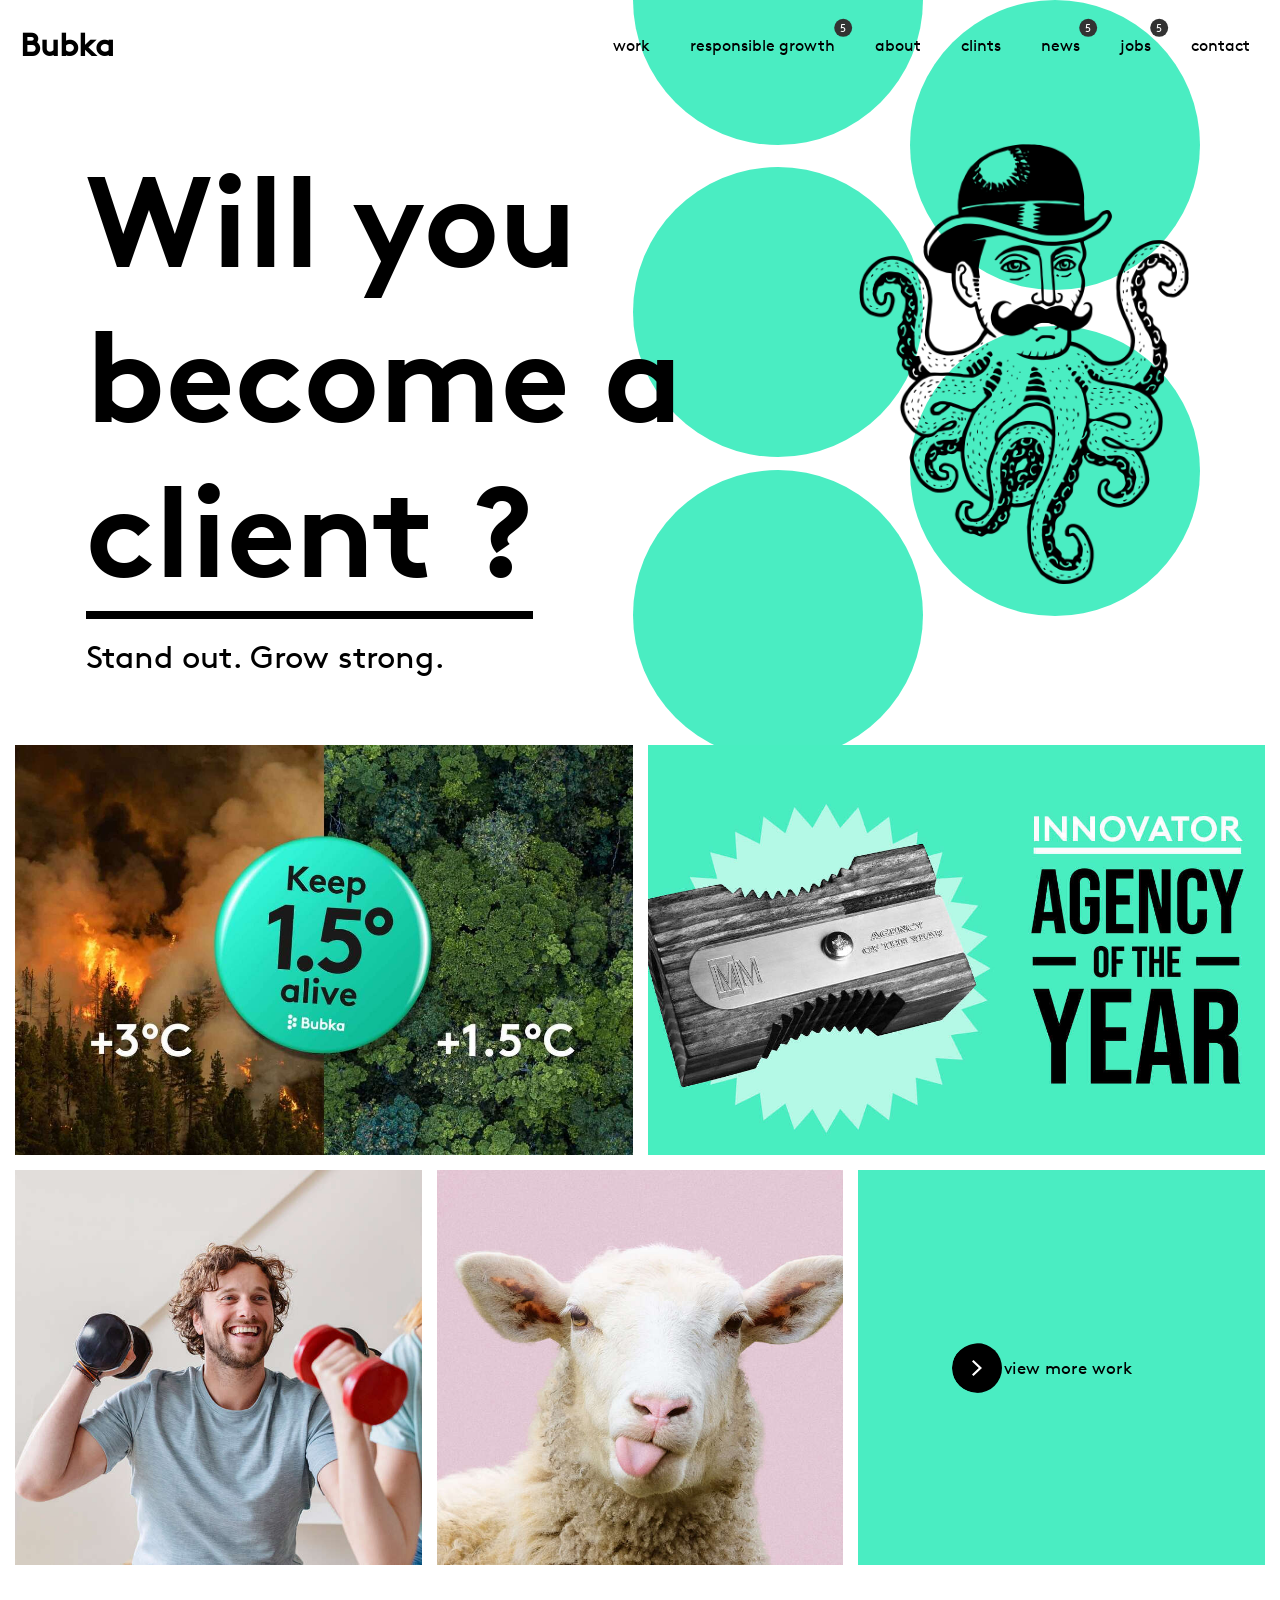
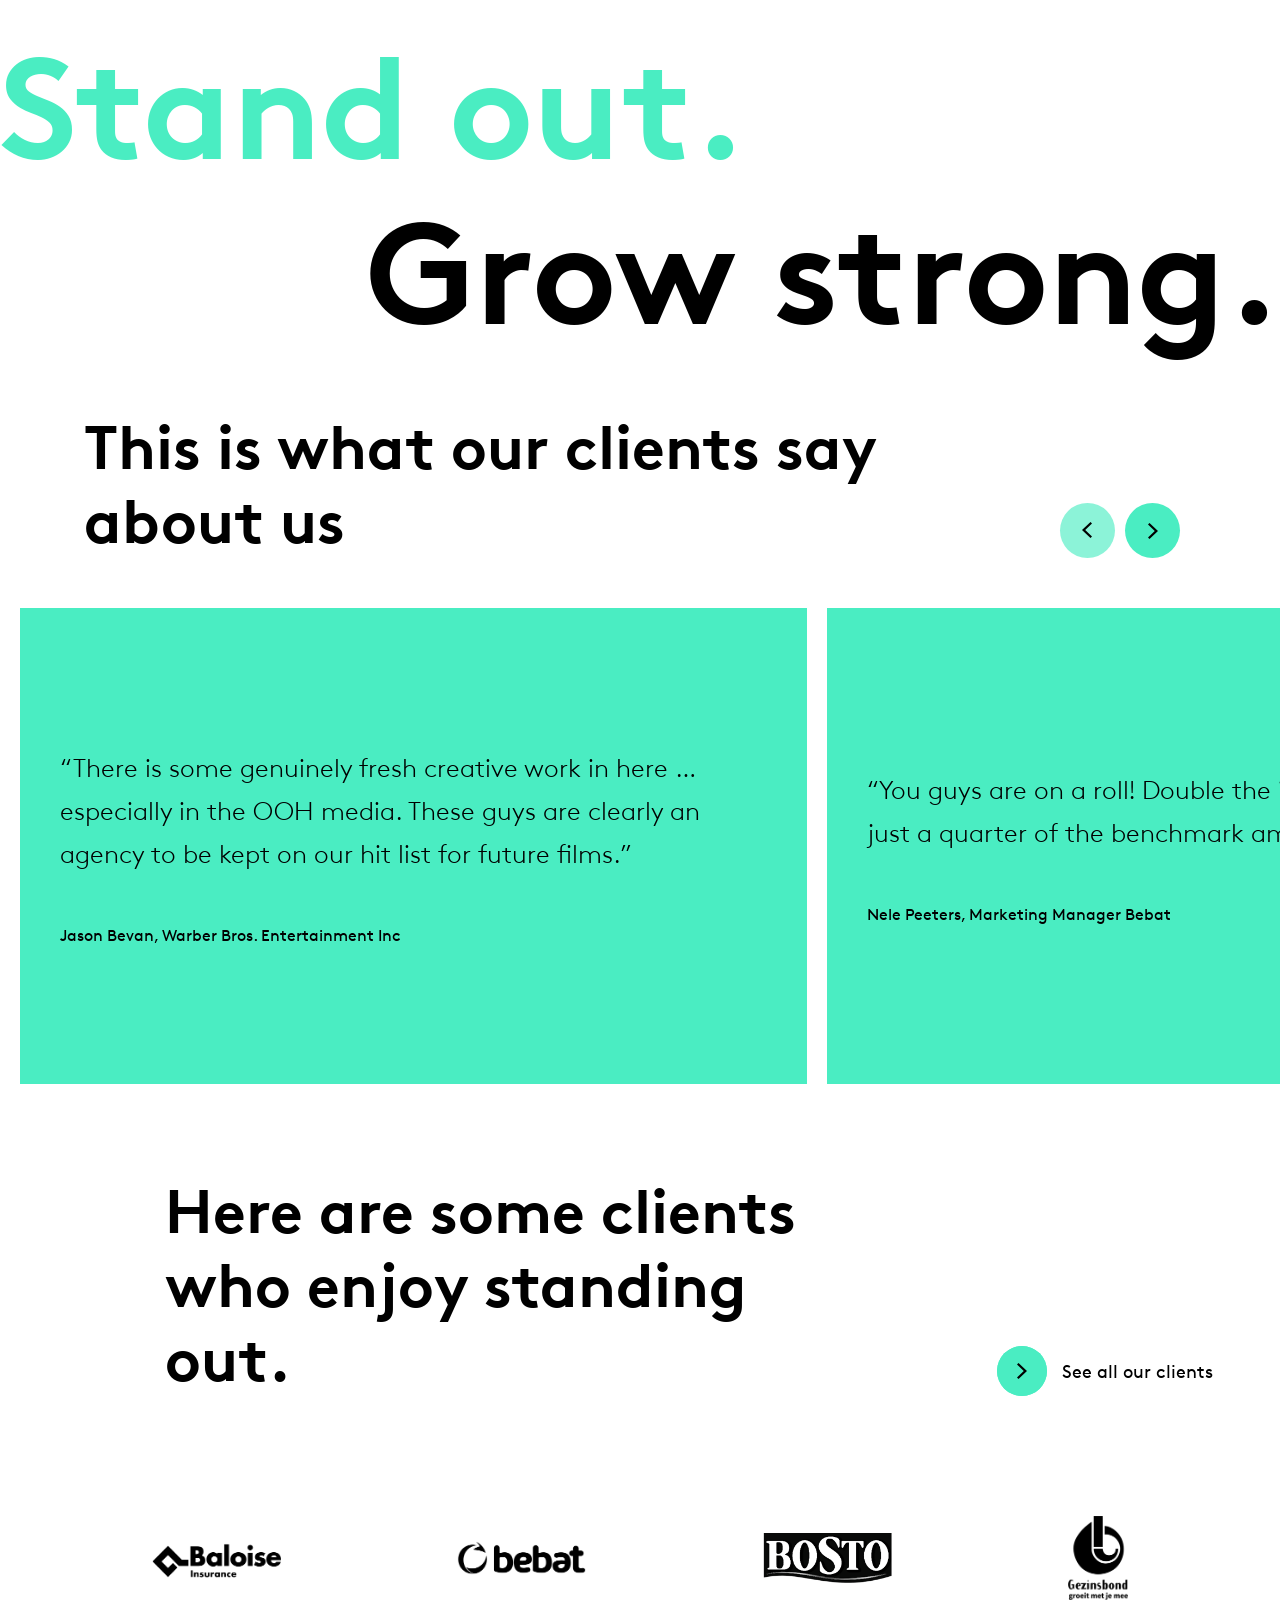
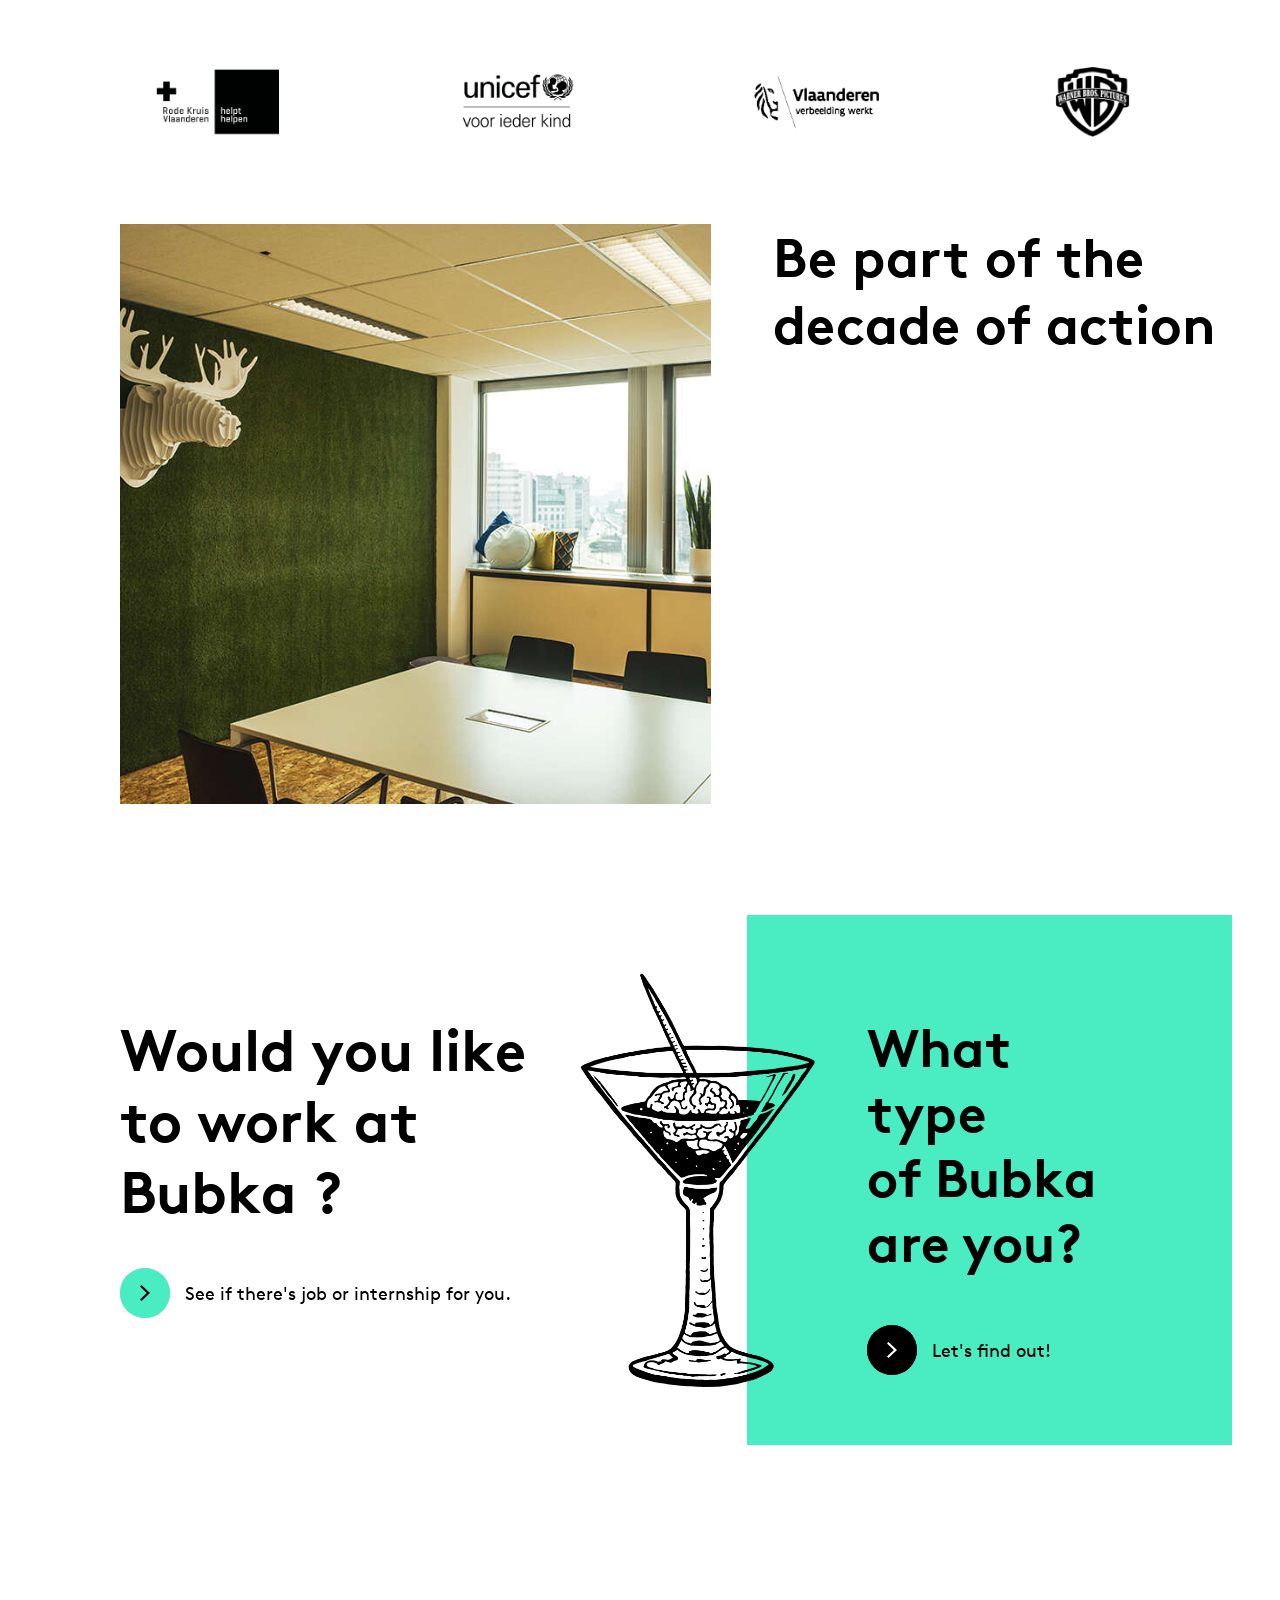
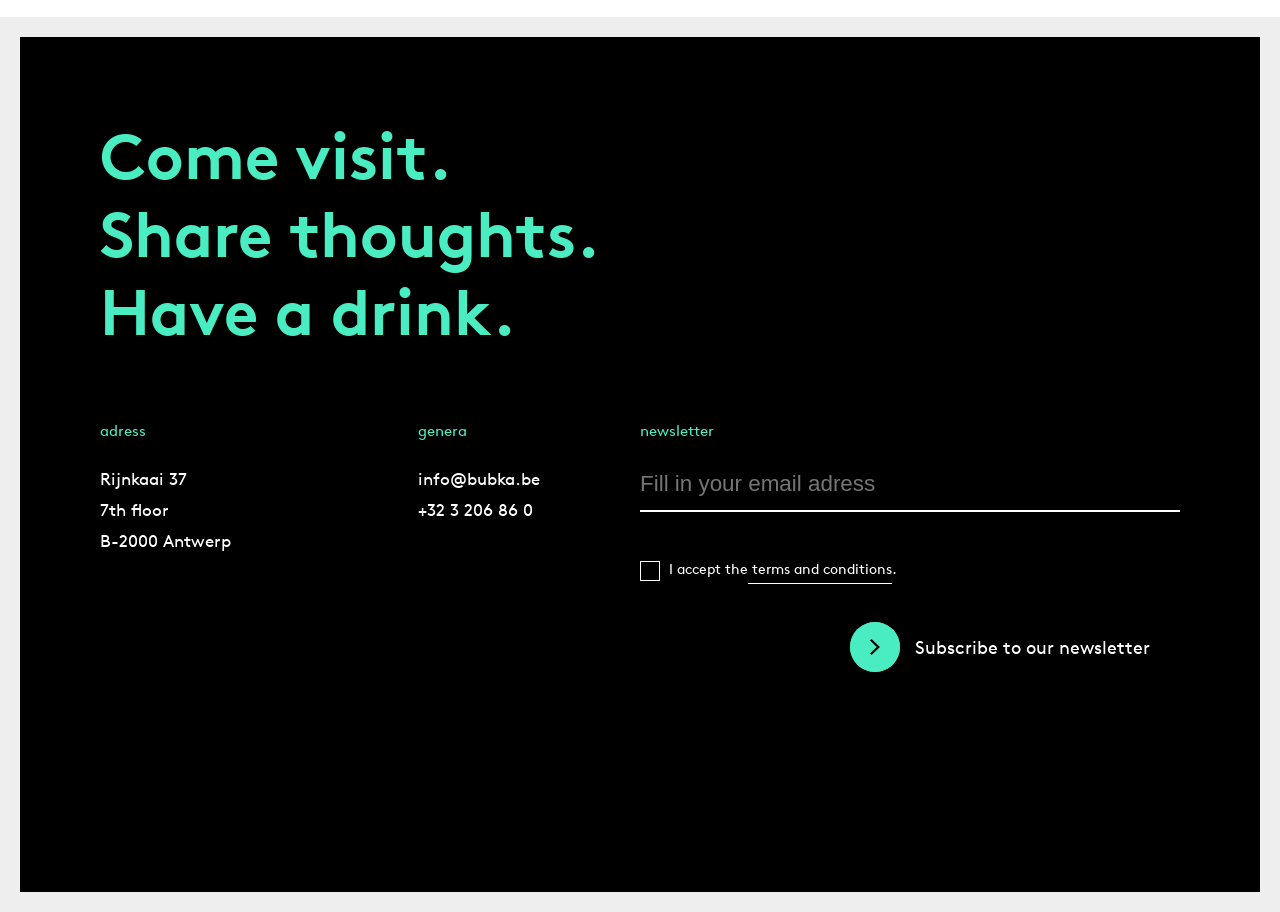
==== index.html @ d631d24e "footer" ====
<!DOCTYPE html>
<html>
<head>
    <meta charset="UTF-8">
    <meta http-equiv="X-UA-Compatible" content="IE=edge">
    <meta name="viewport" content="width=device-width, initial-scale=1.0">
    <link rel="stylesheet" href="about.css">
    <title>bubka</title>
</head>
<body>
    <div class="cerles">
        <div class="c1"></div>
        <div class="c2"></div>
        <div class="c3"></div>
        <div class="c4"></div>
        <div class="c5"></div>
    </div>
    <nav class="menu">
        <div class="logo">
            <p>Bubka</p>
        </div>
        <ul class="links_menu">
            <li class="link"><a href="#">work</a></li>
            <li class="link"><a href="#" class="notif">responsible growth</a></li>
            <li class="link"><a href="#">about</a></li>
            <li class="link"><a href="#">clints</a></li>
            <li class="link"><a href="#" class="notif">news</a></li>
            <li class="link"><a href="#" class="notif">jobs</a></li>
            <li class="link"><a href="#">contact</a></li>
        </ul>
    </nav>
    <header class="en_tete">
        <div class="texte_header">
            <h1>Will you <br> become a<br><span class="anime_texte">client ?</span></h1>
            <p>Stand out. Grow strong.</p>
        </div>
        <img src="bubka_img/Octoguy.png">
    </header>
    <main class="main">
        <div class="galerie">
            <div class="long_image">
                <div class="img_galerie img_g1">
                    <div class="dark_back">
                        <div class="texte_dark">
                            <h2 class="h2">81% of sustainability ads lack credibility. And you campaigns ?</h2>
                        <p class="p">RESEARCH: The Credibility Deficit</p>
                        </div>
                    </div>
                </div>
                <div class="img_galerie img_g2">
                    <div class="dark_back">
                        <div class="texte_dark">
                            <h2 class="h2">Rejoice! We are Innovator Agency of the Year!</h2>
                        <p class="p">Hey, that's us!</p>
                        </div>
                    </div>
                </div>
            </div>
            <div class="petit_image">
                <div class="img_galerie img_g3">
                    <div class="dark_back">
                        <div class="texte_dark">
                            <h2 class="h2">Becoming a market leader, by caring for people</h2>
                        <p class="p">Bosto</p>
                        </div>
                    </div>
                </div>
                <div class="img_galerie img_g4">
                    <div class="dark_back">
                        <div class="texte_dark">
                            <h2 class="h2">What would happen if your lawn could talk? It'd send you to Horta</h2>
                        <p class="p">Horta</p>
                        </div>
                    </div>
                </div>
                <div class="img_galerie img_g5">
                    <button class="view">
                        <div class="fleche flch">
                            <img src="partenaires/blanc.svg">
                        </div>
                        view more work
                    </button>
                </div>
            </div>
        </div>
        <div class="texte_anime">
            <h2 class="right">Grow strong.</h2>
            <h2 class="left">Stand out.</h2>
        </div>
        <div class="contener_btn_slide">
            <h2>This is what our clients say <br> about us</h2>
            <div class="btns_slides">
                <div class="btn_left flch">
                    <img src="partenaires/noir.svg">
                </div>
                <div class="btn_right flch">
                    <img src="partenaires/noir.svg">
                </div>
            </div>
        </div>
        <div class="caroucel">
            <div class="elements_caroucel">
                <div class="element">
                    <p class="titre_caroucel">“There is some genuinely fresh creative work in here … especially in the OOH media. These guys are clearly an agency to be kept on our hit list for future films.”</p>
                    <p class="para_caroucel">Jason Bevan, Warber Bros. Entertainment Inc</p>
                </div>
                <div class="element">
                    <p class="titre_caroucel">“You guys are on a roll! Double the interaction on our page in just a quarter of the benchmark amount of posts."</p>
                    <p class="para_caroucel">Nele Peeters, Marketing Manager Bebat</p>
                </div>
                <div class="element">
                        <p class="titre_caroucel">“In touch with my market, collaborative thinking and taking initiatives, creative solutions and fast, accurate action. And on top of that, I get to work with fun people at Bubka. Together, we’ve been finding the best ways to make Bosto grow year after year.” </p>
                        <p class="para_caroucel">Ann Vermeiren, Senior Product Manager Bosto</p>
                </div>
                <div class="element"></div>
            </div>
        </div>
        <div class="contener_btn_slide cbs2">
            <h2>Here are some clients <br> who enjoy standing <br> out.</h2>
            <button class="btn_anime blanc">
                <div class="fleche_anime flch">
                    <img src="partenaires/noir.svg">
                </div>
                See all our clients
            </button>
        </div>

        <div class="contener_partenaires">
            <div class="partetenaires part_1">
                <img src="partenaires/img1.png" class="img_part img_part_1">
                <img src="partenaires/img2.png" class="img_part img_part_2">
                <img src="partenaires/img3.png" class="img_part img_part_3">
                <img src="partenaires/img4.png" class="img_part img_part_4">
            </div>
            <div class="partetenaires part_2">
                <img src="partenaires/img5.png" class="img_part img_part_1">
                <img src="partenaires/img6.png" class="img_part img_part_2">
                <img src="partenaires/img7.png" class="img_part img_part_3">
                <img src="partenaires/img8.png" class="img_part img_part_4">
            </div>
        </div>
        <div class="section_img_para">
            <div class="img_sec_para"></div>
            <h2>Be part of the <br> decade of action</h2>
        </div>
        <div class="section_would">
            <div class="texte_sec_would">

                <h2>Would you like <br> to work at <br> Bubka ?</h2>

                <button class="btn_anime blanc">
                <div class="fleche_anime flch">
                    <img src="partenaires/noir.svg">
                </div>
                See if there's job or internship for you.
            </button>

            </div>
            <div class="img_would">
                <div class="staking">
                    <h2>What <br> type <br> of Bubka <br> are you?</h2>

                    <div class="img_would_abs"></div>

                    <button class="btn_anime btn_would noir">
                        <div class="fleche_anime flch">
                            <img src="partenaires/blanc.svg">
                        </div>
                        Let's find out!
                    </button>
                </div>
            </div>
        </div>
    </main>
    <footer class="pied_page">
        <div class="main_footer">
            <h2>Come visit. <br> Share thoughts. <br> Have a drink.</h2>
            <div class="section_news">
                <div class="contacts">
                    <ul>
                        <li class="titre_contact">adress</li>
                        <li>Rijnkaai 37</li>
                        <li>7th floor</li>
                        <li>B-2000 Antwerp</li>
                    </ul>
                    <ul>
                        <li class="titre_contact">genera</li>
                        <li>info@bubka.be</li>
                        <li>+32 3 206 86 0</li>
                    </ul>
                </div>
                <div class="newsletter">
    
                    <p class="titre_contact">newsletter</p>
    
                    <input type="email" id="mail" placeholder="Fill in your email adress">
    
                    <div class="check">
                        <input type="checkbox" id="terme">
                        <label for="terme">I accept the terms and conditions.</label>
                    </div>
    
                    <div class="btn_footer">
                        
                    <button class="btn_anime blanc">
                        <div class="fleche_anime flch">
                            <img src="partenaires/noir.svg">
                        </div>
                        Subscribe to our newsletter
                    </button>
    
                    </div>
    
                </div>
            </div>
            <div class="footer_footer">
                <div class="icones"></div>
                <p>©2022 Bubka</p>
                <div class="icone_bizare"></div>
            </div>
        </div>
    </footer>
</body>
</html>
---- about.css ----
@font-face {
    font-family: "titre";
    src: url("fonts/lineto-brown-bold.woff2") format("woff2");
}
@font-face {
    font-family: "link";
    src: url("fonts/lineto-brown-light.woff2") format("woff2");
}
@font-face {
    font-family: "para";
    src: url("fonts/lineto-brown-regular.woff2") format("woff2");
}
::-webkit-scrollbar{
    width: 0;
}
*,::before,::after{
    margin: 0;
    padding: 0;
    box-sizing: border-box;
}
a,p,button,li,label{
    font-family: "para";
}
h1,h2{
    font-family: "titre";
}
button{
    cursor: pointer;
}
body{
    padding-top: 90px;
}
.main{
    width: 100%;
}
.menu{
    position: fixed;
    left: 0;
    top: 0;
    width: 100%;
    height: 90px;
    padding: 0 20px;
    display: flex;
    justify-content: space-between;
    align-items: center;
    z-index: 1000;
}
.menu ul{
    display: flex;
}
.menu li{
    margin: 0 0 0 20px;
    list-style-type: none;
}
.menu a{
    position: relative;
    padding: 10px;
    text-decoration: none;
    color: #000;
}
.notif::after{
    content: "5";
    width: 18px;
    height: 18px;
    font-size: 11px;
    right: 0;
    top: 0;
    position: absolute;
    display: inline-flex;
    justify-content: center;
    background-color: #333;
    font-family: "para";
    align-items: center;
    color: #fff;
    border-radius: 50%;
    transform: translate(40%,-40%);
}
.logo p{
    font-size: 2em;
    font-weight: bold;
}
.titre{
    font-size: 6em;
    color: #000;
}
.en_tete{
    width: 100%;
    height: 640px;
    display: grid;
    grid-template-columns: 1.5fr 1fr;
    justify-items: center;
    align-content: center;
}
.en_tete img{
    width: 330px;
    height: 440px;
}
.en_tete h1{
    position: relative;
    font-size: 8em;
    padding-bottom: 20px;
}
.anime_texte{
    position: relative;
    display: inline-block;
    padding-bottom: 10px;
}
.en_tete p{
    font-size: 2em;
}
.anime_texte::after{
    content: "";
    position: absolute;
    width: 100%;
    height: 8px;
    background-color: #000;
    left: 0;
    bottom: 0;

}
.cerles{
    position: absolute;
    width: 44.28%;
    height: 760px;
    top: 0;
    right: 80px;
    z-index: -1;
}
.cerles > div{
    position: absolute;
    width: 290px;
    height: 290px;
    border-radius: 50%;
    background-color: rgb(74, 237, 194);
}
.c1{
    left: 0;
    top: 0;
    transform: translateY(-50%);
}
.c2{
    right: 0;
    top: 0;
}
.c3{
    left: 0;
    top: 41%;
    transform: translateY(-50%);
}
.c4{
    right: 0;
    top: 62%;
    transform: translateY(-50%);
}
.c5{
    bottom: 0;
    left: 0;
}
.galerie{
    display: grid;
    grid-template-rows: repeat(2,1fr);
    width: 100%;
    height: 850px;
    padding: 15px;
}
.long_image{
    display: grid;
    grid-template-columns: repeat(2,1fr);
    gap: 15px;
}
.petit_image{
    display: grid;
    grid-template-columns: repeat(3,1fr);
    gap: 15px;
    padding-top: 15px;
}
.long_image div,.petit_image div{
    position: relative;
    background-position: center;
    background-size: cover;
}
.img_g1{
    background: url("bubka_img/6137BUB-BAM-congres_Presa_16x9_EN-frame-button_9ad18c49fa6f683ebe59adb1925c1948.jpg");
}
.img_g2{
    background: url("bubka_img/Bubka-Agency-Of-Yhe-Year-thumb-small2_9ad18c49fa6f683ebe59adb1925c1948.jpg");
}
.img_g3{
    background: url("bubka_img/BUBKA-Work-Bosto-Header_2021-02-01-144930_9ad18c49fa6f683ebe59adb1925c1948.jpg");
}
.img_g4{
    background: url("bubka_img/schaap_443077cf890fe3a7fc7d94aee8b2d81b.jpg");
}
.img_g5{
    position: relative;
    background: rgb(74, 237, 194);
}
.img_g5:hover{
    cursor: pointer;
}

.view{
    position: absolute;
    left: 50%;
    top: 50%;
    transform: translate(-50%,-50%);
    width: 220px;
    height: 50px;
    display: flex;
    justify-content: space-between;
    align-items: center;
    background: none;
    border: none;
    font-size: 17px;
    border-radius: 13% 13% 14% 12% / 48% 50% 48% 48%;
    padding-right: 40px;
    overflow: hidden;
    transition: color 0.6s;
}
.noir{
    color: #000;
    transition: .5s 0.2s;
}
.btn_anime {
    position: relative;
    height: 50px;
    display: flex;
    justify-content: space-between;
    align-items: center;
    padding-right: 30px;
    border: none;
    background: none;
    overflow: hidden;
    font-size: 1.1em;
}
.noir::before,.noir::after{
    content: "";
    position: absolute;
    transition: 0.6s ease;
    background-color: #000;
    /* background-color: rgb(74, 237, 194); */
    z-index: -1;
}
.blanc::before,.blanc::after{
    content: "";
    position: absolute;
    transition: 0.6s ease;
    background-color: rgb(74, 237, 194);
    z-index: -1;
}
.btn_anime::before{
    width: 50px;
    height: 100%;
    left: 0;
    top: 0;
    border-radius: 50%;
}
.btn_anime::after{
    width: 0;
    height: 100%;
    top: 0;
    left: 25px;
}
.btn_anime:hover::after{
     width: calc(100% - 50px);
}
.btn_anime:hover::before{
    left: calc(100% - 50px);
}
.noir .fleche_anime{
    background-color: #000;
}
.blanc .fleche_anime{
    background-color: rgb(74, 237, 194);
}
.noir:hover{
    color: #fff;
}
.fleche_anime{
    display: inline-block;
    width: 50px;
    height: 100%;
    margin-right: 15px;
    border-radius: 50%;
    /* background-color: rgb(74, 237, 194); */
}
.img_g5:hover .view{
    color: #fff;
}
.view::after{
    content: "";
    position: absolute;
    width: 100%;
    height: 100%;
    top: 0;
    left: 0;
    transform: translateX(-100%);
    background-color: #000;
    border-radius: 13% 13% 14% 12% / 48% 50% 48% 48%;
    z-index: -1;
    transition: 0.5s;
}
.img_g5:hover .view::after{
    transform: translateX(0);
}
.fleche{
    position: relative;
    left: 0;
    top: 0;
    width: 50px;
    height: 100%;
    background-color: #000;
    border-radius: 50%;
    z-index: 10;
}
.flch{
    display: flex;
    justify-content: center;
    align-items: center;
}
.flch img{
    width: 10px;
}
.dark_back{
    position: absolute;
    display: flex;
    justify-content: flex-end;
    align-items: flex-end;
    left: 0;
    top: 0;
    width: 100%;
    height: 100%;
    padding: 25px;
    background: none;
    cursor: pointer;
    transition: .2s;
}
.texte_dark{
    overflow: hidden;
}
.dark_back .h2{
    transform: translateY(70px);
    font-size: 2.2em;
    width: 57%;
    margin: 20px 0;
    opacity: 0;
    color: #fff;
    transition: 0.3s;
}
.petit_image .dark_back .h2{
    width: 90%;
}
.dark_back .p{
    font-size: 1.3rem;
    opacity: 0;
    transform: translateY(30px);
    color: rgb(74, 237, 194);
    transition: 0.3s;
}
.dark_back:hover .p{
    transform: translateY(0);
    opacity: 1;
    transition: 0.4s .35s;
}
.dark_back:hover .h2{
    transform: translateY(0);
    opacity: 1;
    transition: 0.4s .2s;
}
.dark_back:hover{
    background: rgba(0, 0, 0, 0.671);
}
.texte_anime {
    position: relative;
    width: 100%;
    height: 340px;
    margin: 40px 0;
}
.texte_anime h2{
    font-size: 9em;
    position: absolute;
}
.texte_anime .left{
    top: 0;
    left: 0;
    color: rgb(74, 237, 194);
}
.texte_anime .right{
    bottom: 0;
    right: 0;
}
.contener_btn_slide {
    margin: 50px 0;
    width: 100%;
    display: grid;
    grid-template-columns: 3fr 1fr;
    justify-items: center;
    align-items: end;
}
.cbs2{
    margin: 90px 0;
}
.contener_btn_slide h2{
    font-size: 3.8em;
}
.btns_slides {
    width: 120px;
    height: 55px;
    display: flex;
    justify-content: space-between;
    align-items: center;
}
.btns_slides div{
    width: 55px;
    height: 55px;
    border-radius: 50%;
}
.btn_left{
    transform: rotate(180deg);
    background: rgba(74, 237, 193, 0.63);
}
.btn_right{
    background: rgb(74, 237, 194);
}
.caroucel{
    width: 100%;
    height: 476px;
    margin: 30px 0;
    overflow: hidden;
}
.elements_caroucel{
    width: calc(785px * 4);
    height: 100%;
    display: grid;
    grid-template-columns: repeat(4,787px);
    gap: 20px;
    padding-left: 20px;
    /* animation: caroucel 5s ease infinite; */
}
.element{
    display: flex;
    flex-direction: column;
    justify-content: center;
    background: rgb(74, 237, 194);
    width: 100%;
    height: 100%;
    padding: 0 20px 0 40px;
}
.titre_caroucel{
    font-family: "link";
    font-size: 1.6em;
    line-height: 43px;
    margin-bottom: 50px;
}
.contener_partenaires{
    width: 100%;
    height: 288px;
    display: grid;
    grid-template-rows: repeat(2,1fr);
}
.partetenaires{
    width: 90%;
    display: flex;
    justify-content: space-around;
    align-items: center;
    margin: auto;
}
.part_1 .img_part_4{
    width: 60px;
}
.part_2 .img_part_4{
    width: 75px;
}
.partetenaires img{
    width: 129px;
}
.section_img_para{
    width: 100%;
    height: 591px;
    display: grid;
    grid-template-columns: 1.3fr 1fr;
    margin: 50px 0;
}
.section_img_para h2{
    font-size: 3.4em;
    margin-left: 50px;
}
.img_sec_para{
    width: 591px;
    height: 580px;
    background: url("bubka_img/img_para.jpg");
    background-size: cover;
    background-position: -120px 0;
    margin-left: 120px;
}
.section_would{
    width: 100%;
    height: 602px;
    display: grid;
    grid-template-columns: 1.4fr 1fr;
    margin: 100px 0;
    /* background: orange; */
}
.texte_sec_would{
    padding: 100px 0 0 120px;
}
.texte_sec_would h2{
    font-size: 3.6em;
    margin-bottom: 40px;
}
.img_would{
    position: relative;
    width: 485px;
    height: 530px;
    background: rgb(74, 237, 194);
}
.staking{
    position: absolute;
    width: 100%;
    height: 100%;
    left: 0;
    top: 0;
    padding: 100px 0 0 120px;
    z-index: 30;
}
.img_would_abs{
    position: absolute;
    width: 330px;
    height: 100%;
    left: 0;
    top: 0;
    transform: translateX(-65%);
    background: url("bubka_img/Glas.png");
    background-size: contain;
    background-repeat: no-repeat;
    background-position: center;
}
.img_would h2{
    font-size: 3.3em;
    margin-bottom: 50px;
}
footer{
    width: 100%;
    height: 895px;
    background: #eee;
    padding: 20px;
}
.main_footer{
    width: 100%;
    height: 100%;
    padding: 5em 5em 0 5em;
    background-color: #000;
}
.main_footer h2{
    font-size: 4em;
    font-weight: 700;
    color: #4aedc2;
    margin-bottom: 70px;
}
.section_news{
    display: grid;
    grid-template-columns: 1fr 1fr;
}
.contacts{
    display: flex;
    justify-content: space-between;
    padding-right: 100px;
}
.contacts li{
    list-style-type: none;
    font-size: 17px;
    margin-bottom: 10px;
    color: #fff;
}
.contacts .titre_contact,.titre_contact{
    font-size: 15px;
    color: rgb(74, 237, 194);
    padding-bottom: 18px;
}
#mail{
    width: 100%;
    padding: 13px 0;
    border: none;
    background: none;
    border-bottom: solid 2px #fff;
    font-size: 1.4em;
    margin-bottom: 18px;
}
.check{
    margin: 30px 0;
}
label{
    position: relative;
    color: #fff;
    font-size: 0.9em;
}
label::after{
    content: "";
    position: absolute;
    right: 5px;
    bottom: -7px;
    width: 63%;
    height: 1px;
    background-color: #fff;
}
/* checkbox */
input[type=checkbox] {
    position: relative;
    cursor: pointer;
    margin: 0 12px 18px 0;
}
input[type=checkbox]:checked{
    background-color: rgb(74, 237, 194);
}
input[type=checkbox]:before {
    content: "";
    display: block;
    position: absolute;
    width: 20px;
    height: 20px;
    top: 0;
    left: 0;
    border: 1px solid #fff;
    background: #000;
}
input[type=checkbox]:checked:after {
    content: "";
    display: block;
    width: 9px;
    height: 14px;
    border: solid #fff;
    border-width: 0 2px 2px 0;
    -webkit-transform: rotate(45deg);
    -ms-transform: rotate(45deg);
    transform: rotate(45deg);
    position: absolute;
    top: 2px;
    left: 6px;
}
/* end checkbox */

.btn_footer{
    position: relative;
    height: 55px;
    z-index: 100;
}
.btn_footer button{
    position: absolute;
    right: 0;
    color: #fff !important;
}
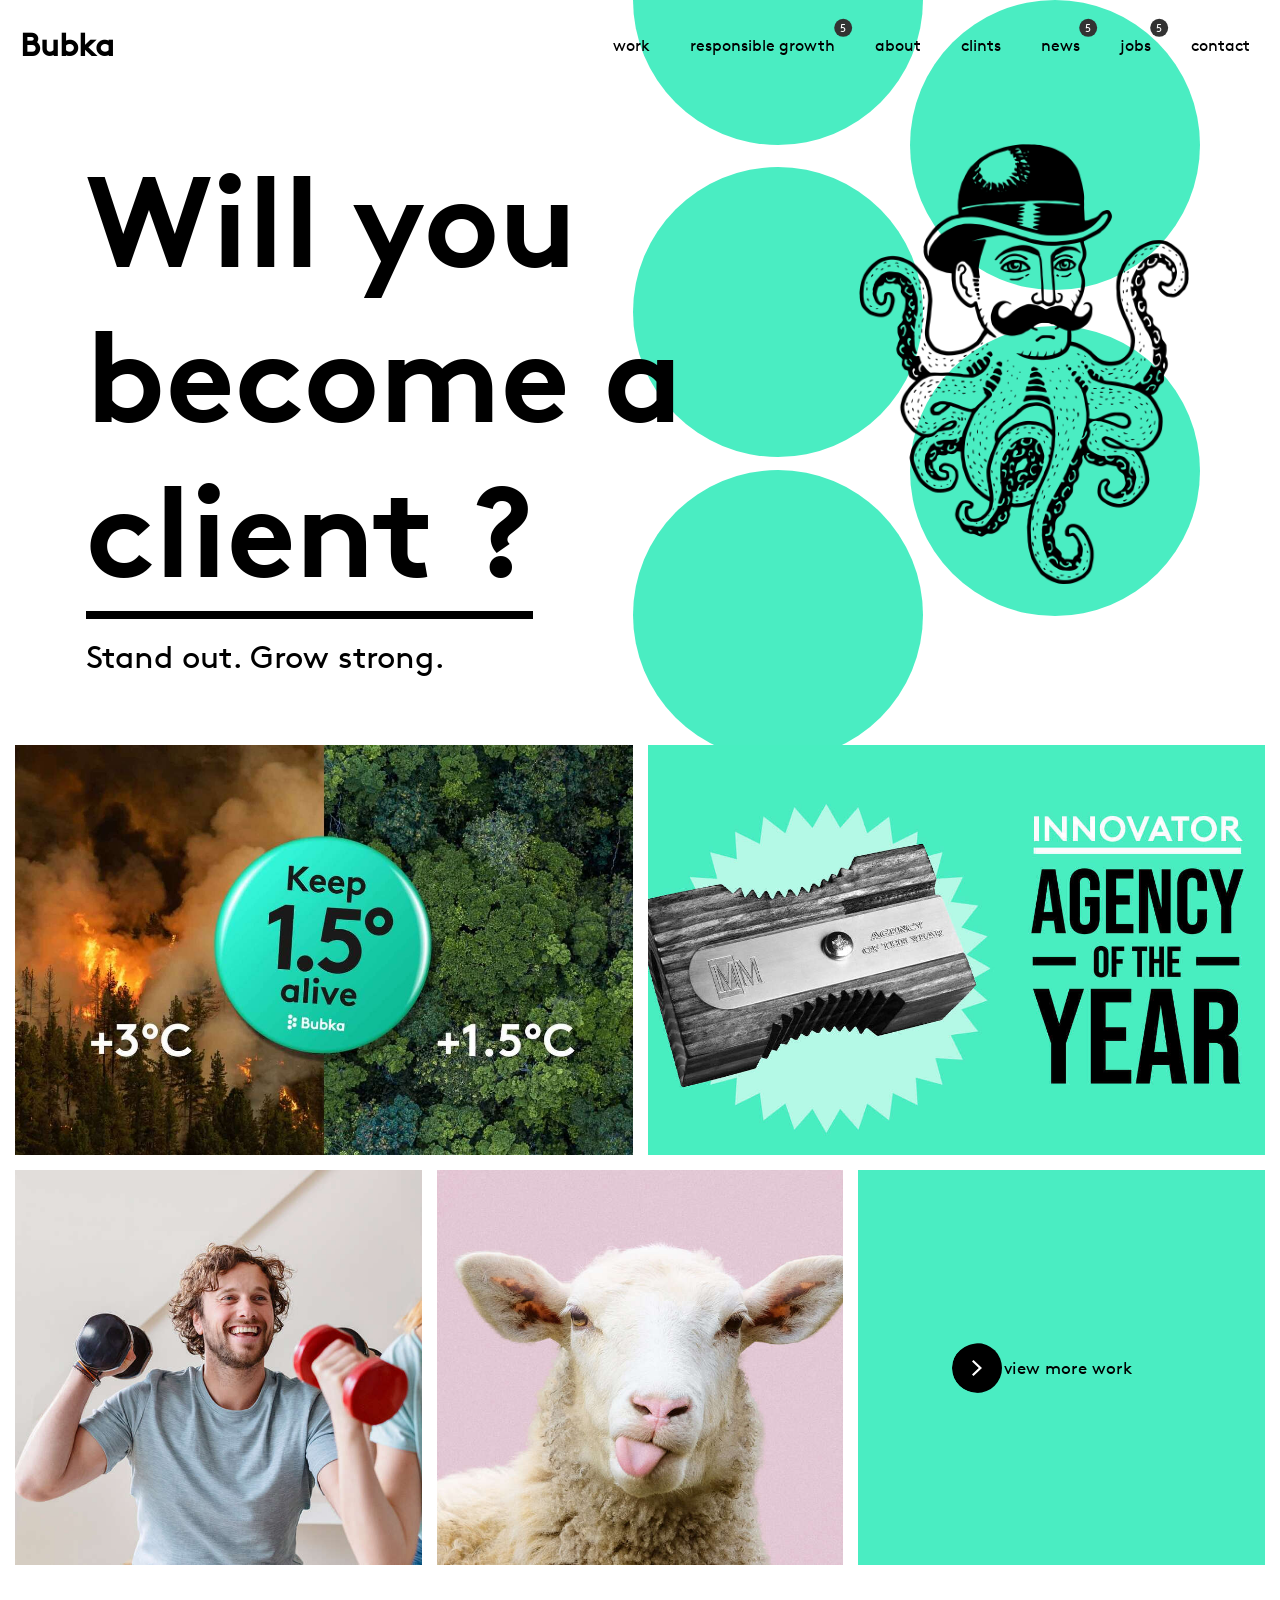
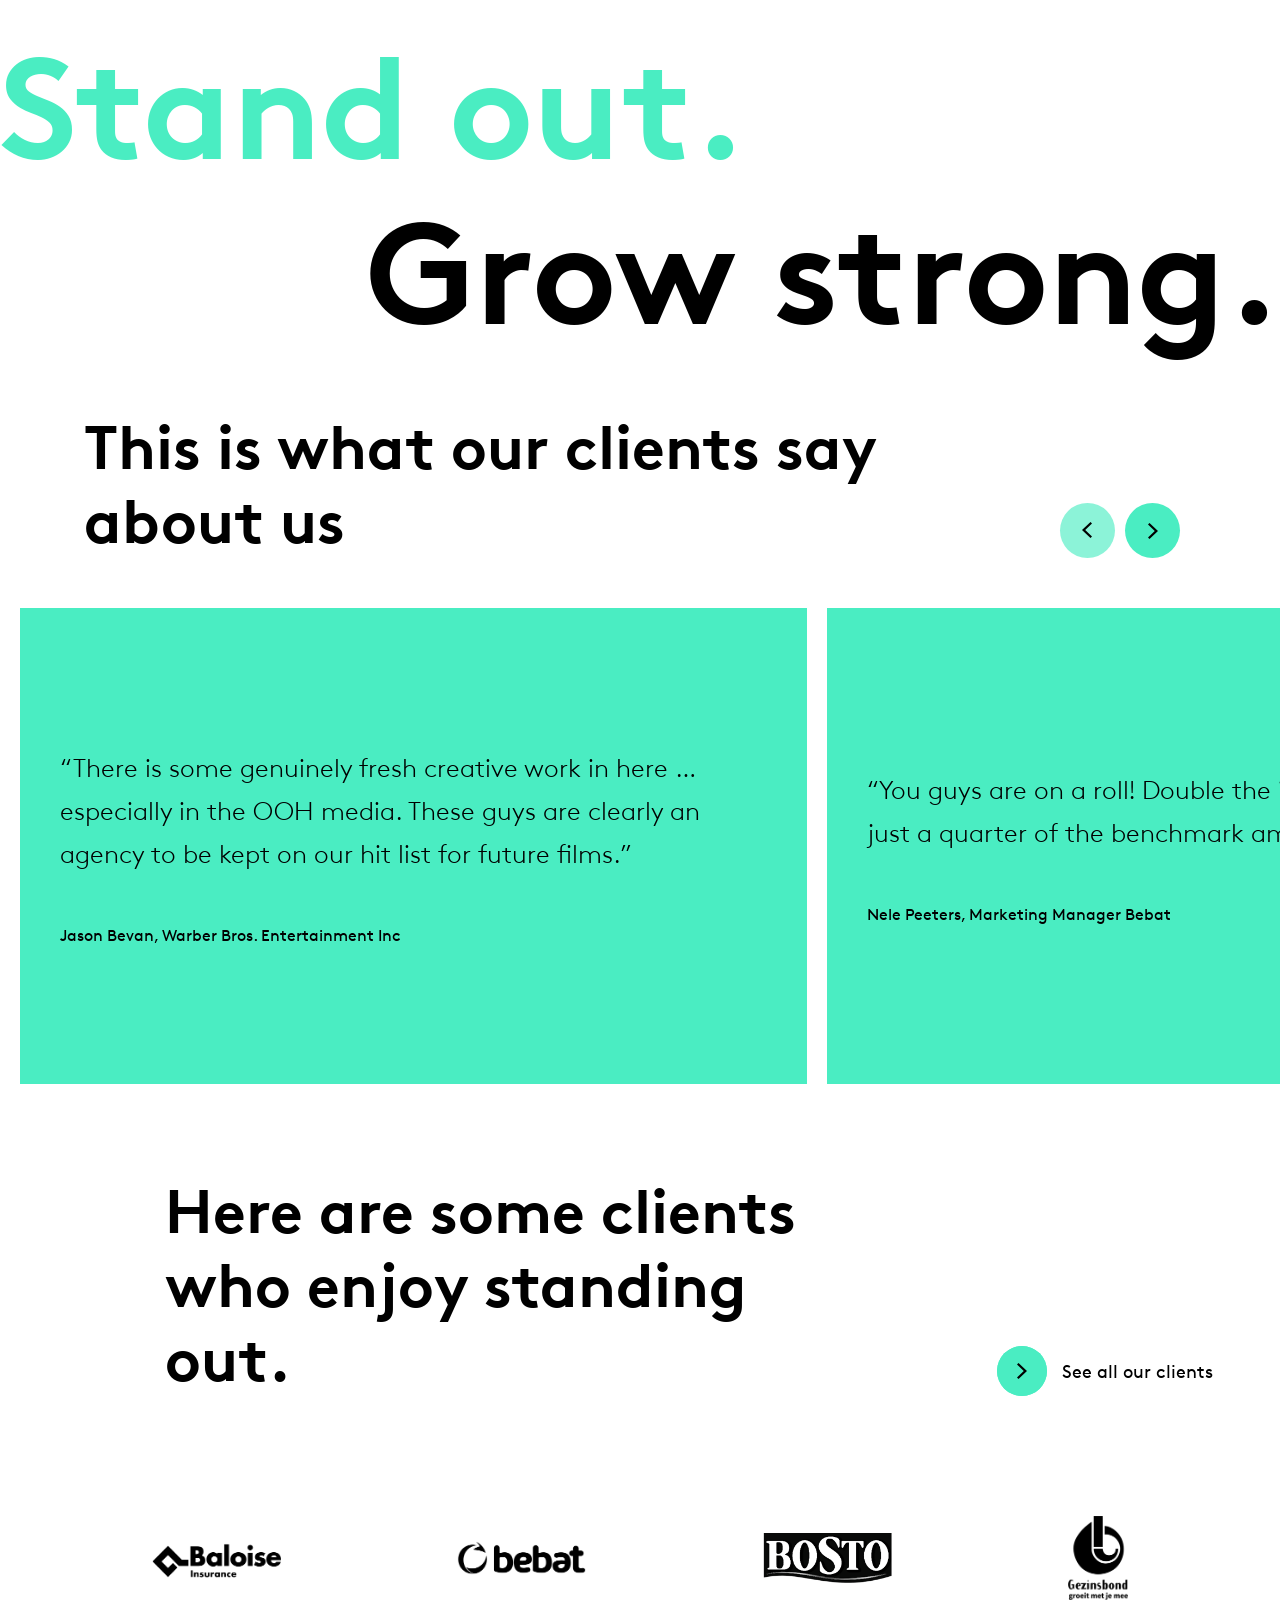
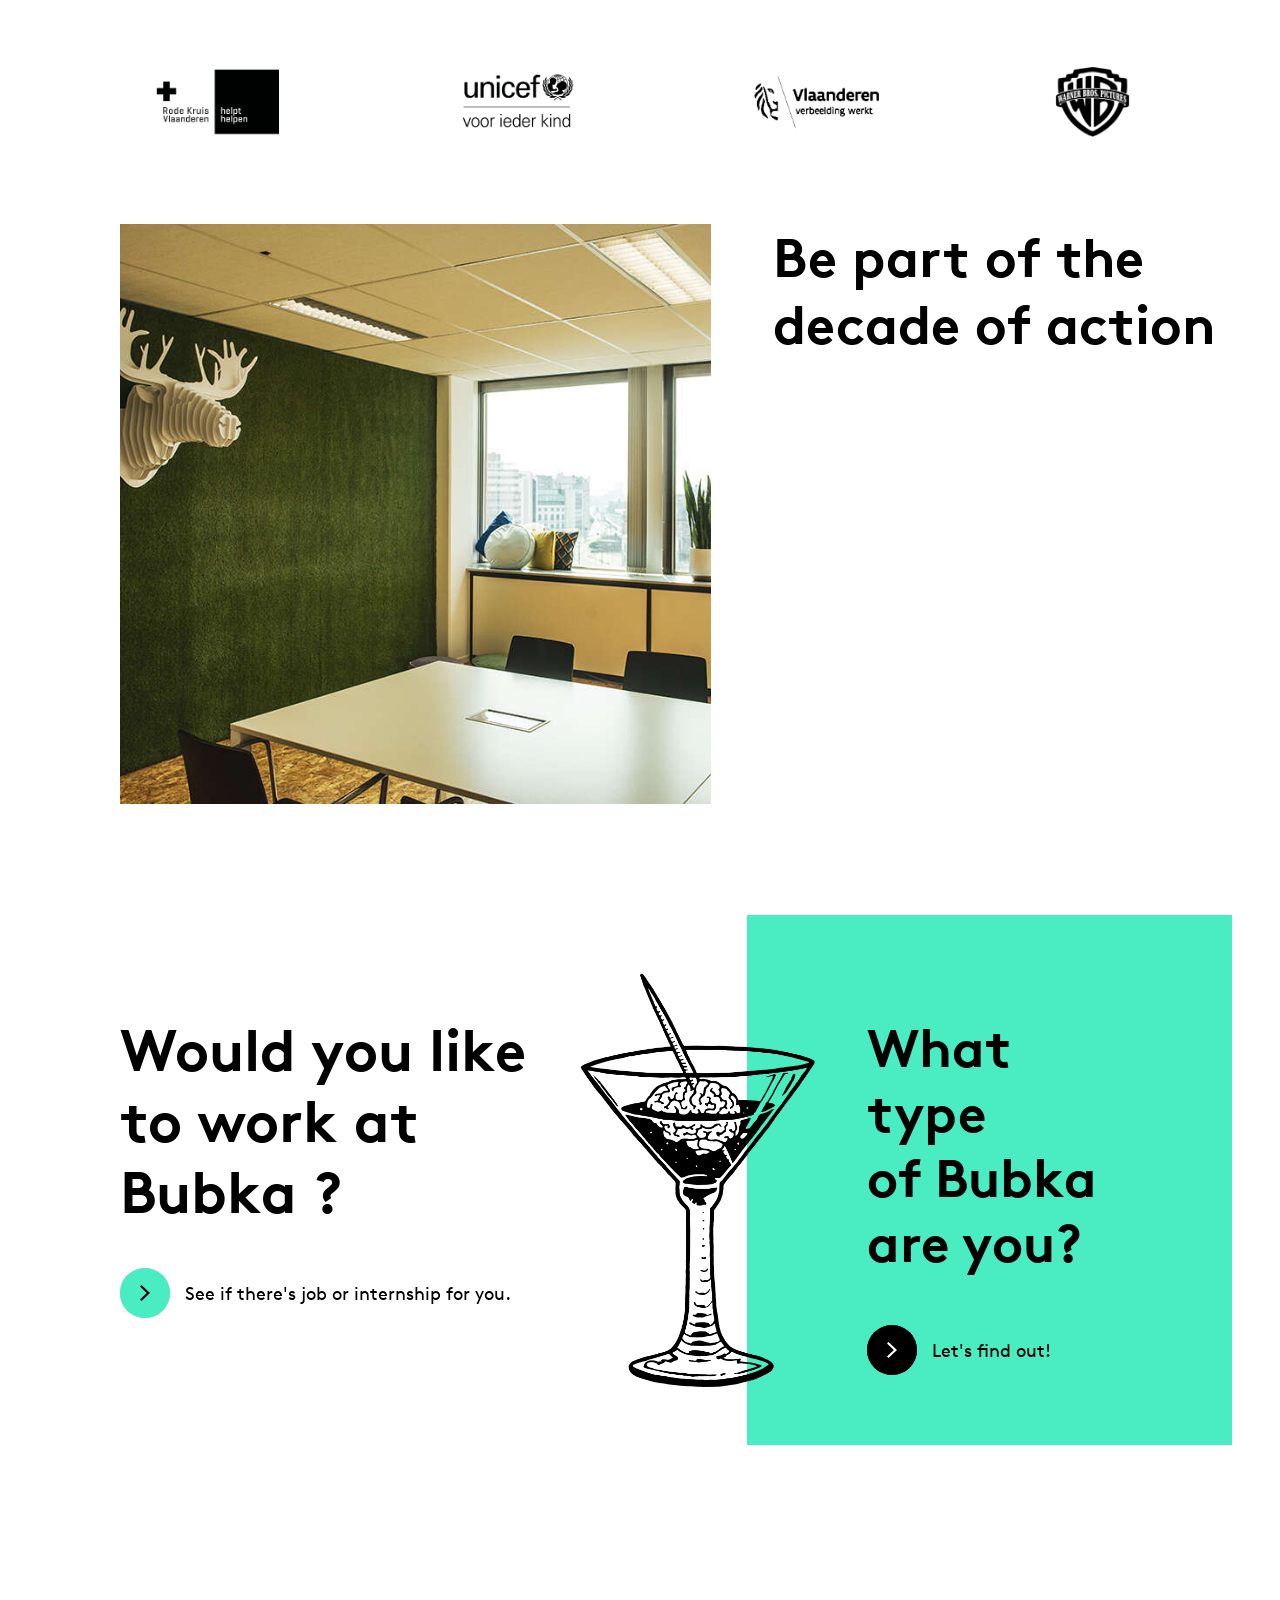
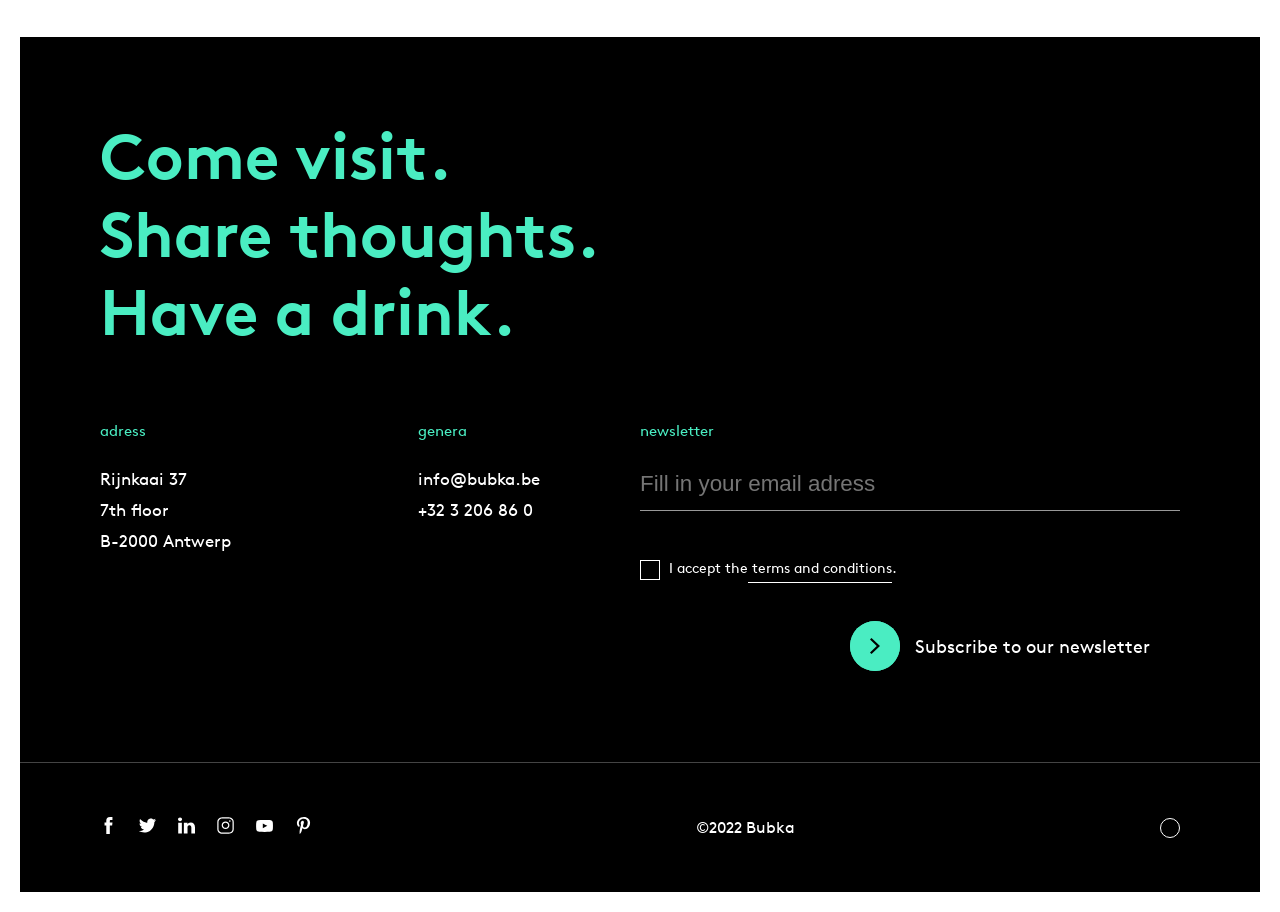
==== commit 3388aad9: "fin version static" ====
--- a/index.html
+++ b/index.html
@@ -214,7 +214,26 @@
                 </div>
             </div>
             <div class="footer_footer">
-                <div class="icones"></div>
+                <div class="icones">
+                    <div class="svgA">
+                        <img src="svg/facebook_online_social_media_icon-icons.com_71882.svg">
+                    </div>
+                    <div class="svgB">
+                        <img src="svg/twitter_online_social_media_icon-icons.com_71881.svg">
+                    </div>
+                    <div class="svgC">
+                        <img src="svg/linked_in_online_social_media_icon-icons.com_71877.svg">
+                    </div>
+                    <div class="svgD">
+                        <img src="svg/instagram_f_icon-icons.com_65485.svg">
+                    </div>
+                    <div class="svgE">
+                        <img src="svg/YOUTUBE_icon-icons.com_65487.svg">
+                    </div>
+                    <div class="svgF">
+                        <img src="svg/pinterest_online_social_media_icon-icons.com_71875.svg">
+                    </div>
+                </div>
                 <p>©2022 Bubka</p>
                 <div class="icone_bizare"></div>
             </div>
--- a/about.css
+++ b/about.css
@@ -540,9 +540,9 @@
     margin-bottom: 50px;
 }
 footer{
+    position: relative;
     width: 100%;
     height: 895px;
-    background: #eee;
     padding: 20px;
 }
 .main_footer{
@@ -550,6 +550,7 @@
     height: 100%;
     padding: 5em 5em 0 5em;
     background-color: #000;
+    position: relative;
 }
 .main_footer h2{
     font-size: 4em;
@@ -582,7 +583,7 @@
     padding: 13px 0;
     border: none;
     background: none;
-    border-bottom: solid 2px #fff;
+    border-bottom: solid 1px #999;
     font-size: 1.4em;
     margin-bottom: 18px;
 }
@@ -648,4 +649,33 @@
     position: absolute;
     right: 0;
     color: #fff !important;
+}
+.footer_footer{
+    position: absolute;
+    width: 100%;
+    height: 130px;
+    left: 0;
+    bottom: 0;
+    padding: 0 5em;
+    border-top: solid 1px #444;
+    display: flex;
+    justify-content: space-between;
+    align-items: center;
+    color: #fff;
+}
+.icones div{
+    width: 17px;
+    height: 17px;
+    display: inline-block;
+    margin-right: 18px;
+}
+.icones img{
+    width: 100%;
+    height: 100%;
+}
+.icone_bizare{
+    width: 20px;
+    height: 20px;
+    border: solid 1px #fff;
+    border-radius: 50%;
 }
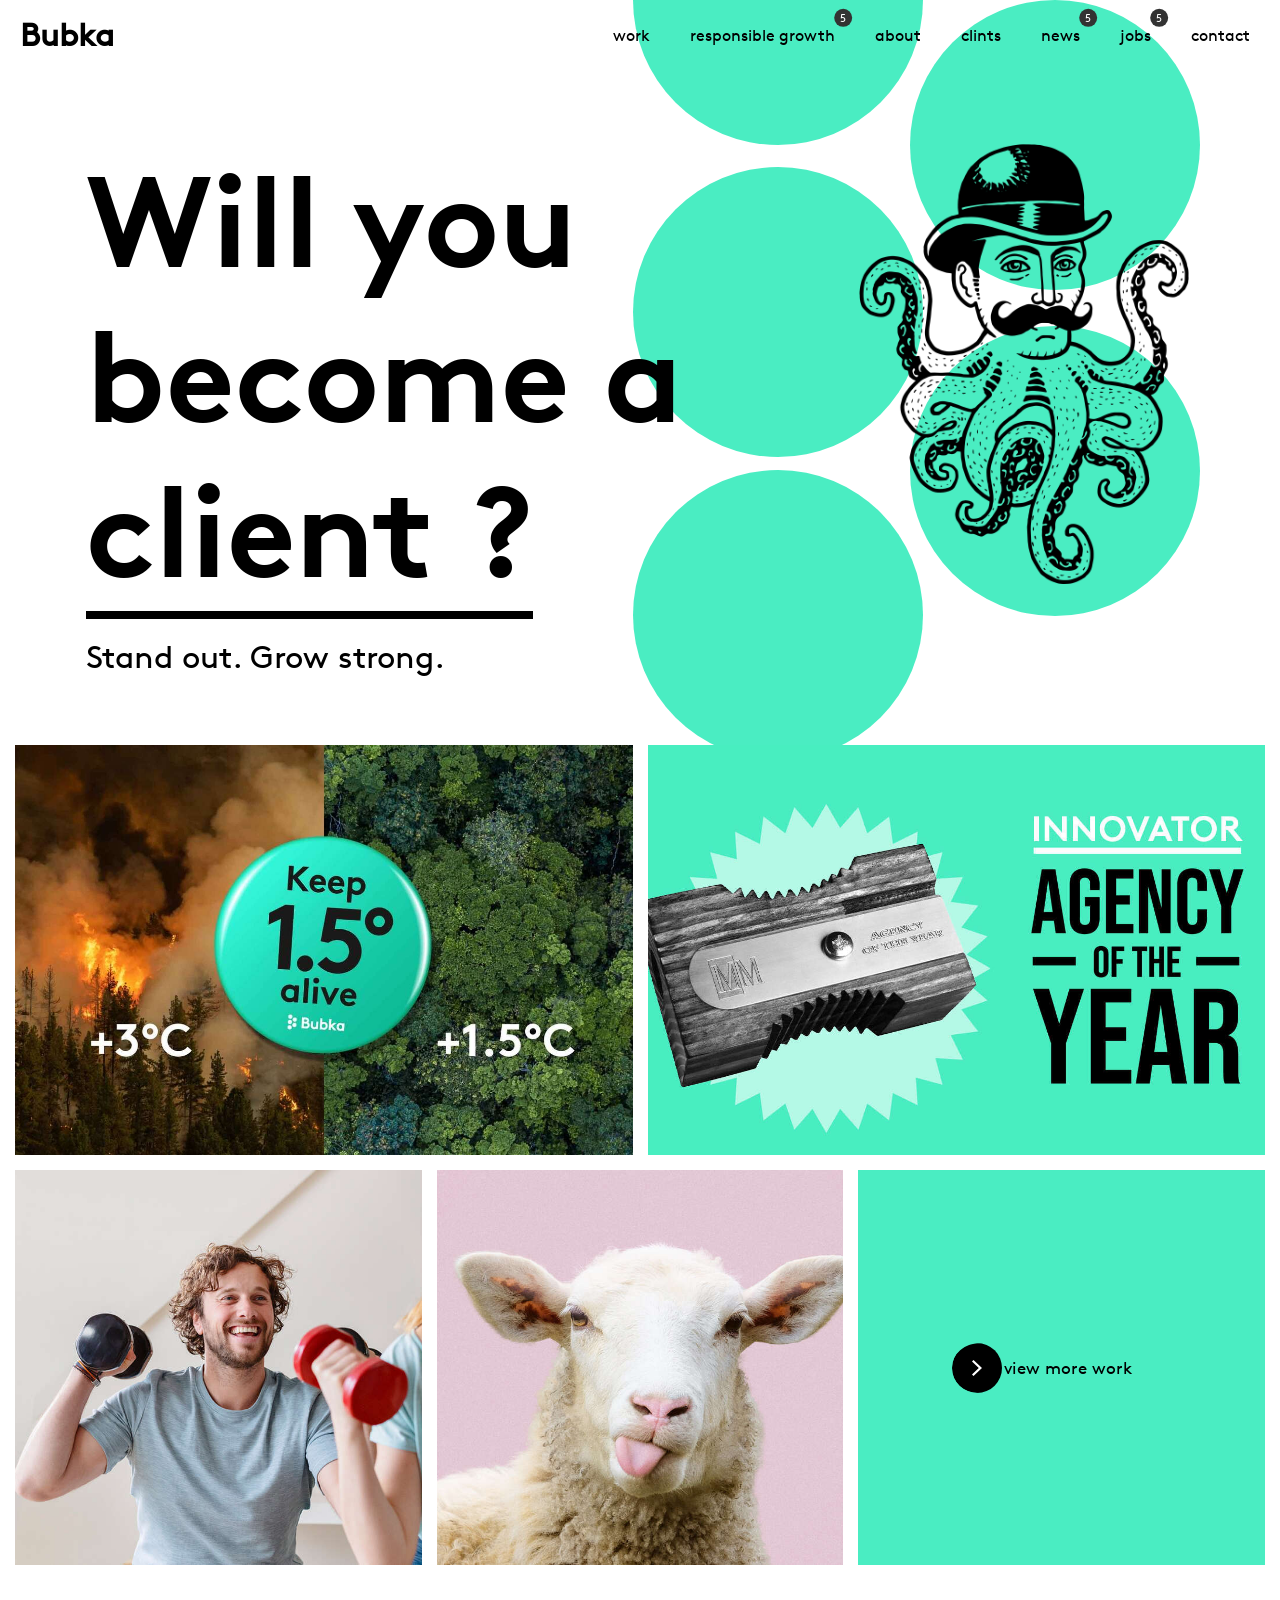
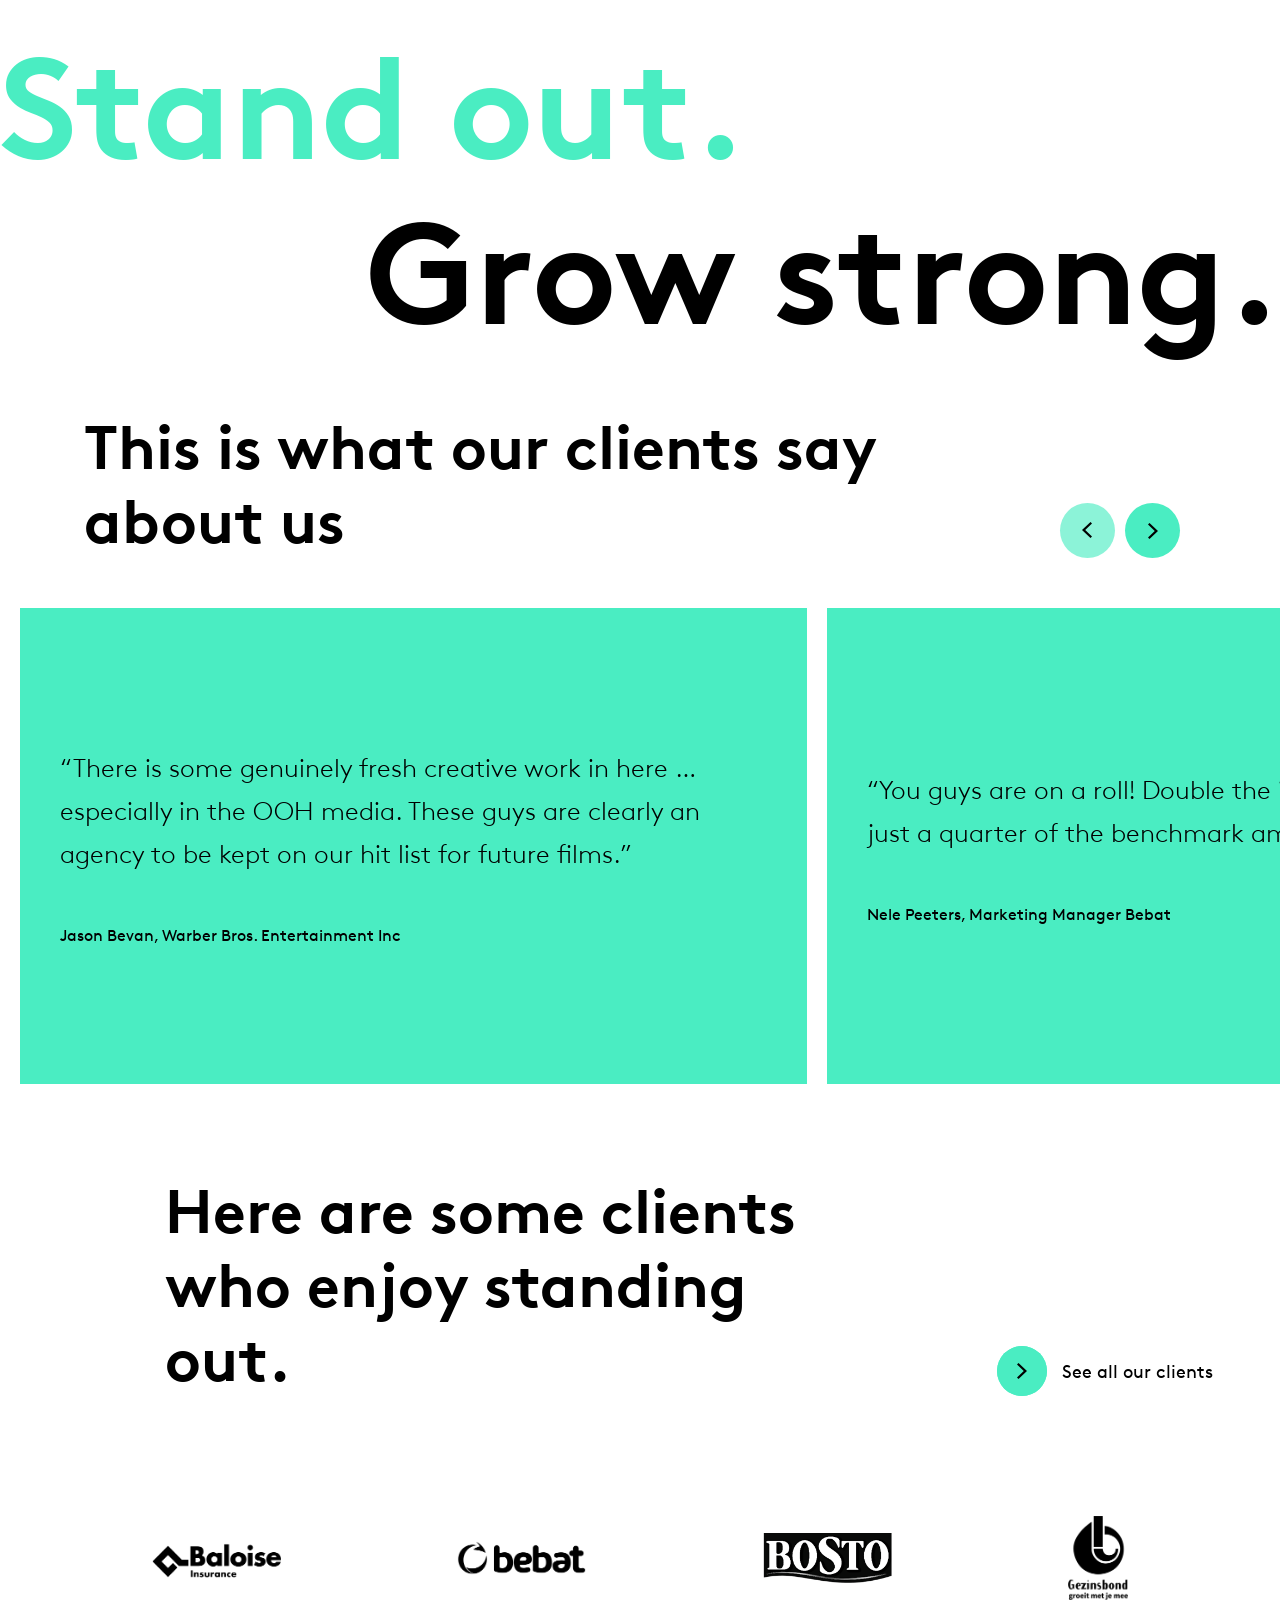
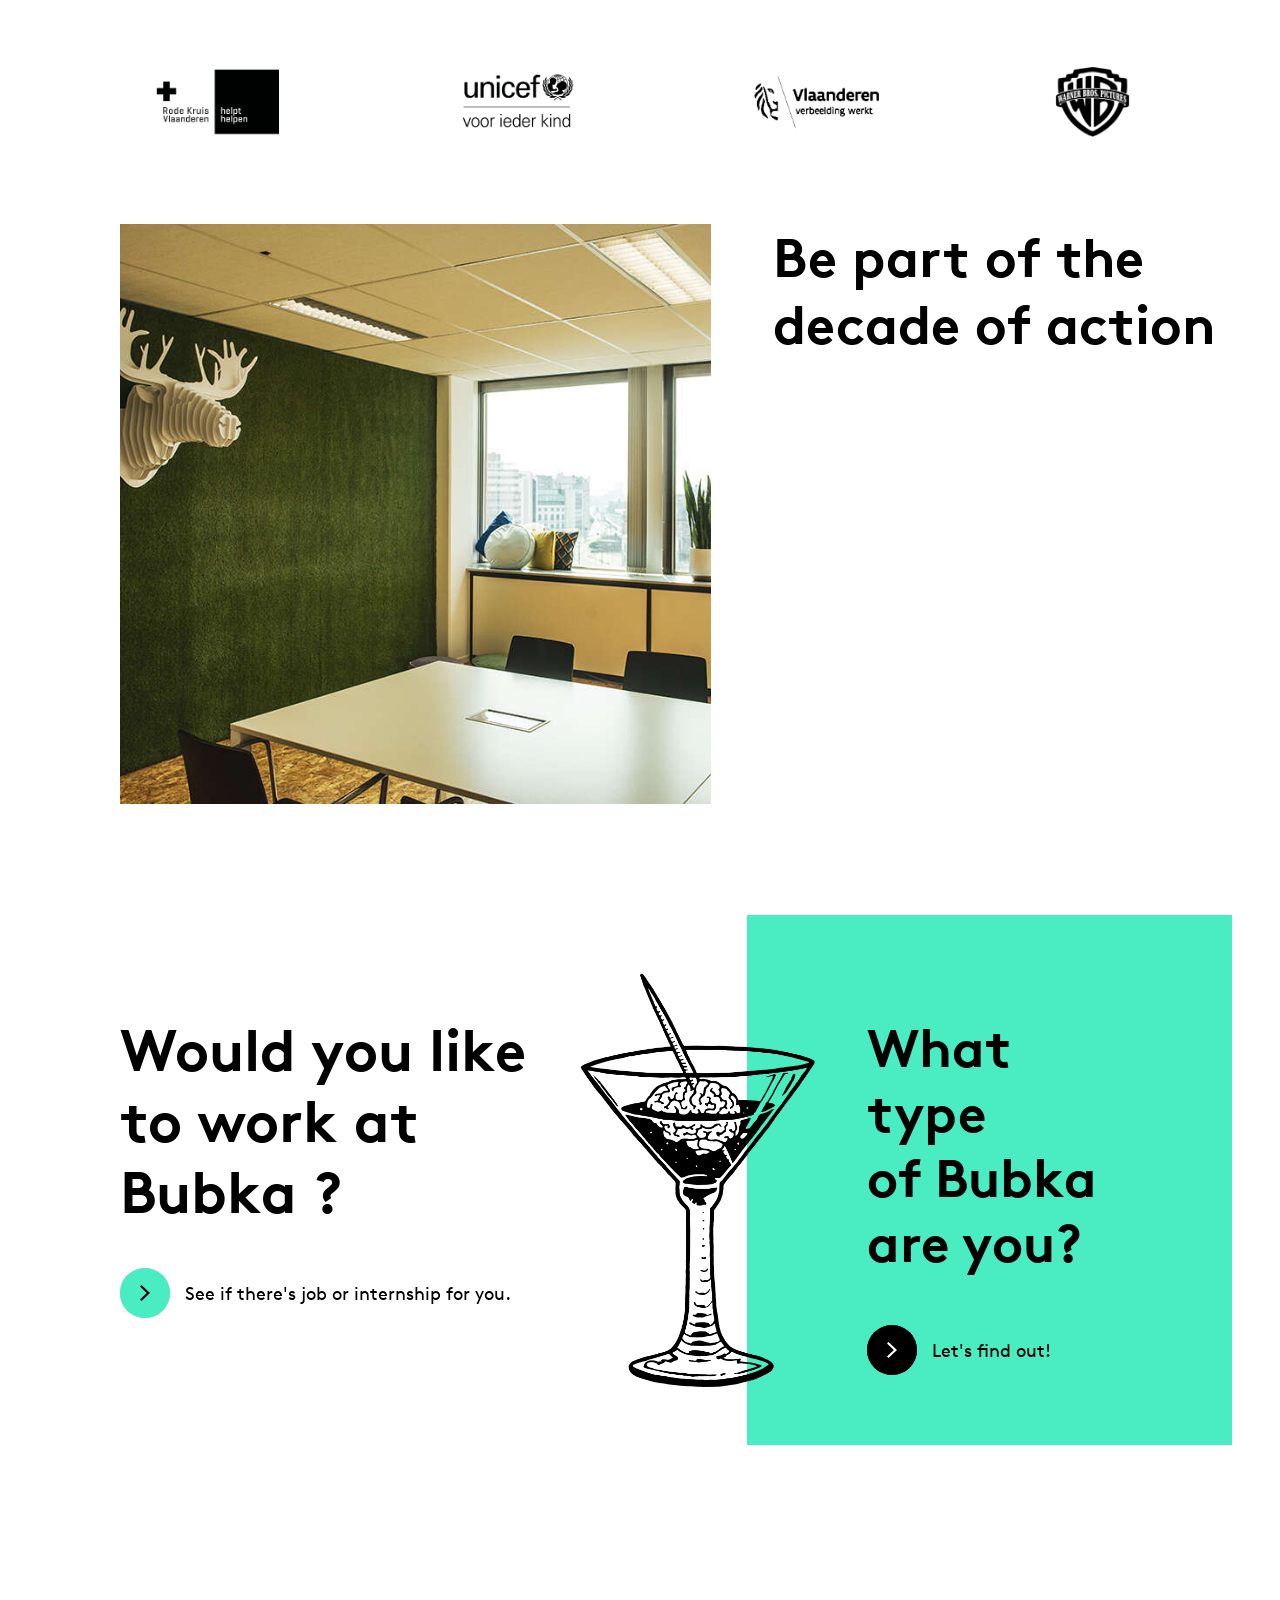
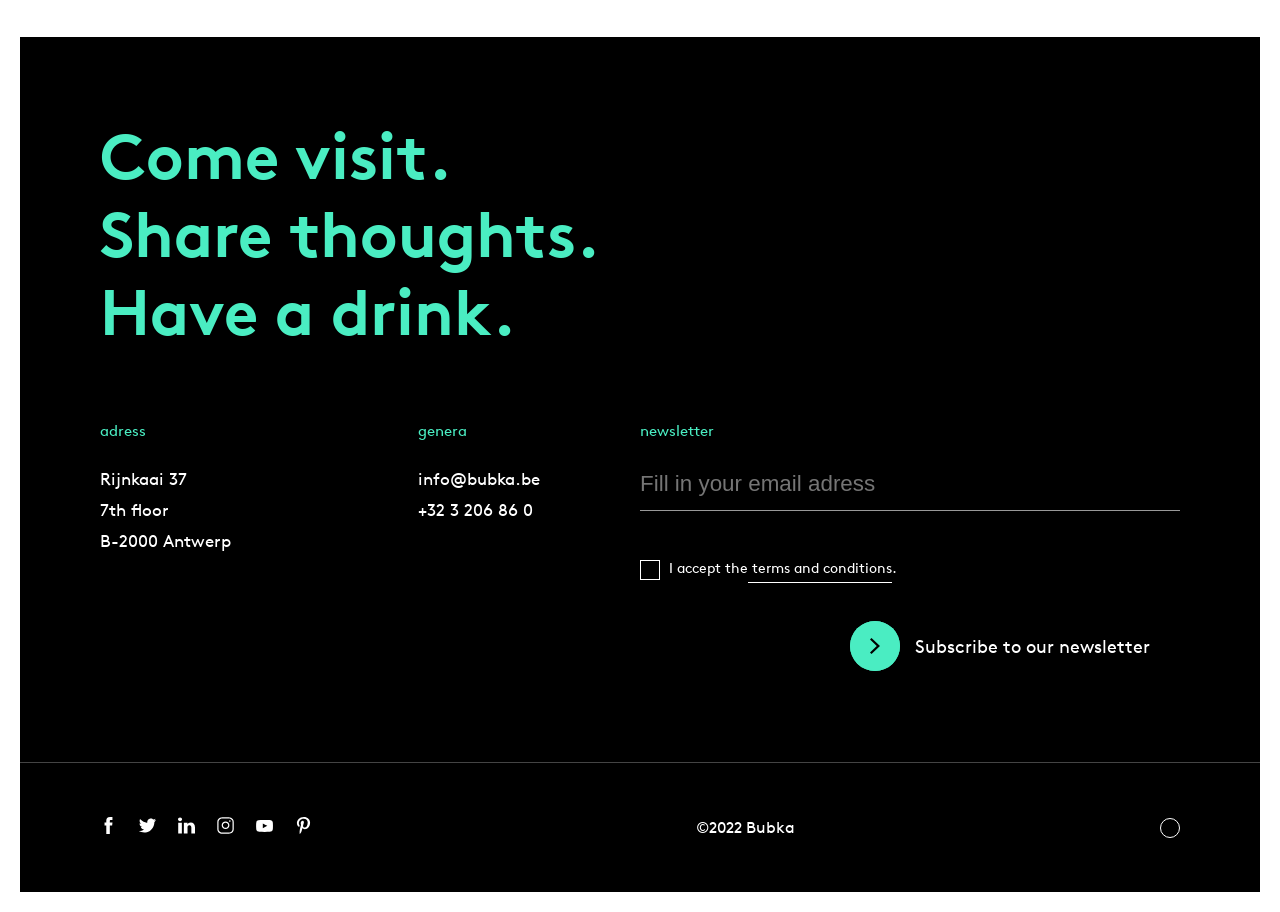
==== commit 70353d52: "nav bar" ====
--- a/index.html
+++ b/index.html
@@ -239,5 +239,6 @@
             </div>
         </div>
     </footer>
+    <script src="main.js"></script>
 </body>
 </html>
--- a/about.css
+++ b/about.css
@@ -38,12 +38,18 @@
     left: 0;
     top: 0;
     width: 100%;
-    height: 90px;
+    height: 70px;
     padding: 0 20px;
     display: flex;
     justify-content: space-between;
     align-items: center;
+    box-shadow: none;
+     transition: 0.9s;
     z-index: 1000;
+}
+.menu.active{
+    background-color: #fff;
+    box-shadow: 0 1px 2px rgb(145, 145, 145);
 }
 .menu ul{
     display: flex;
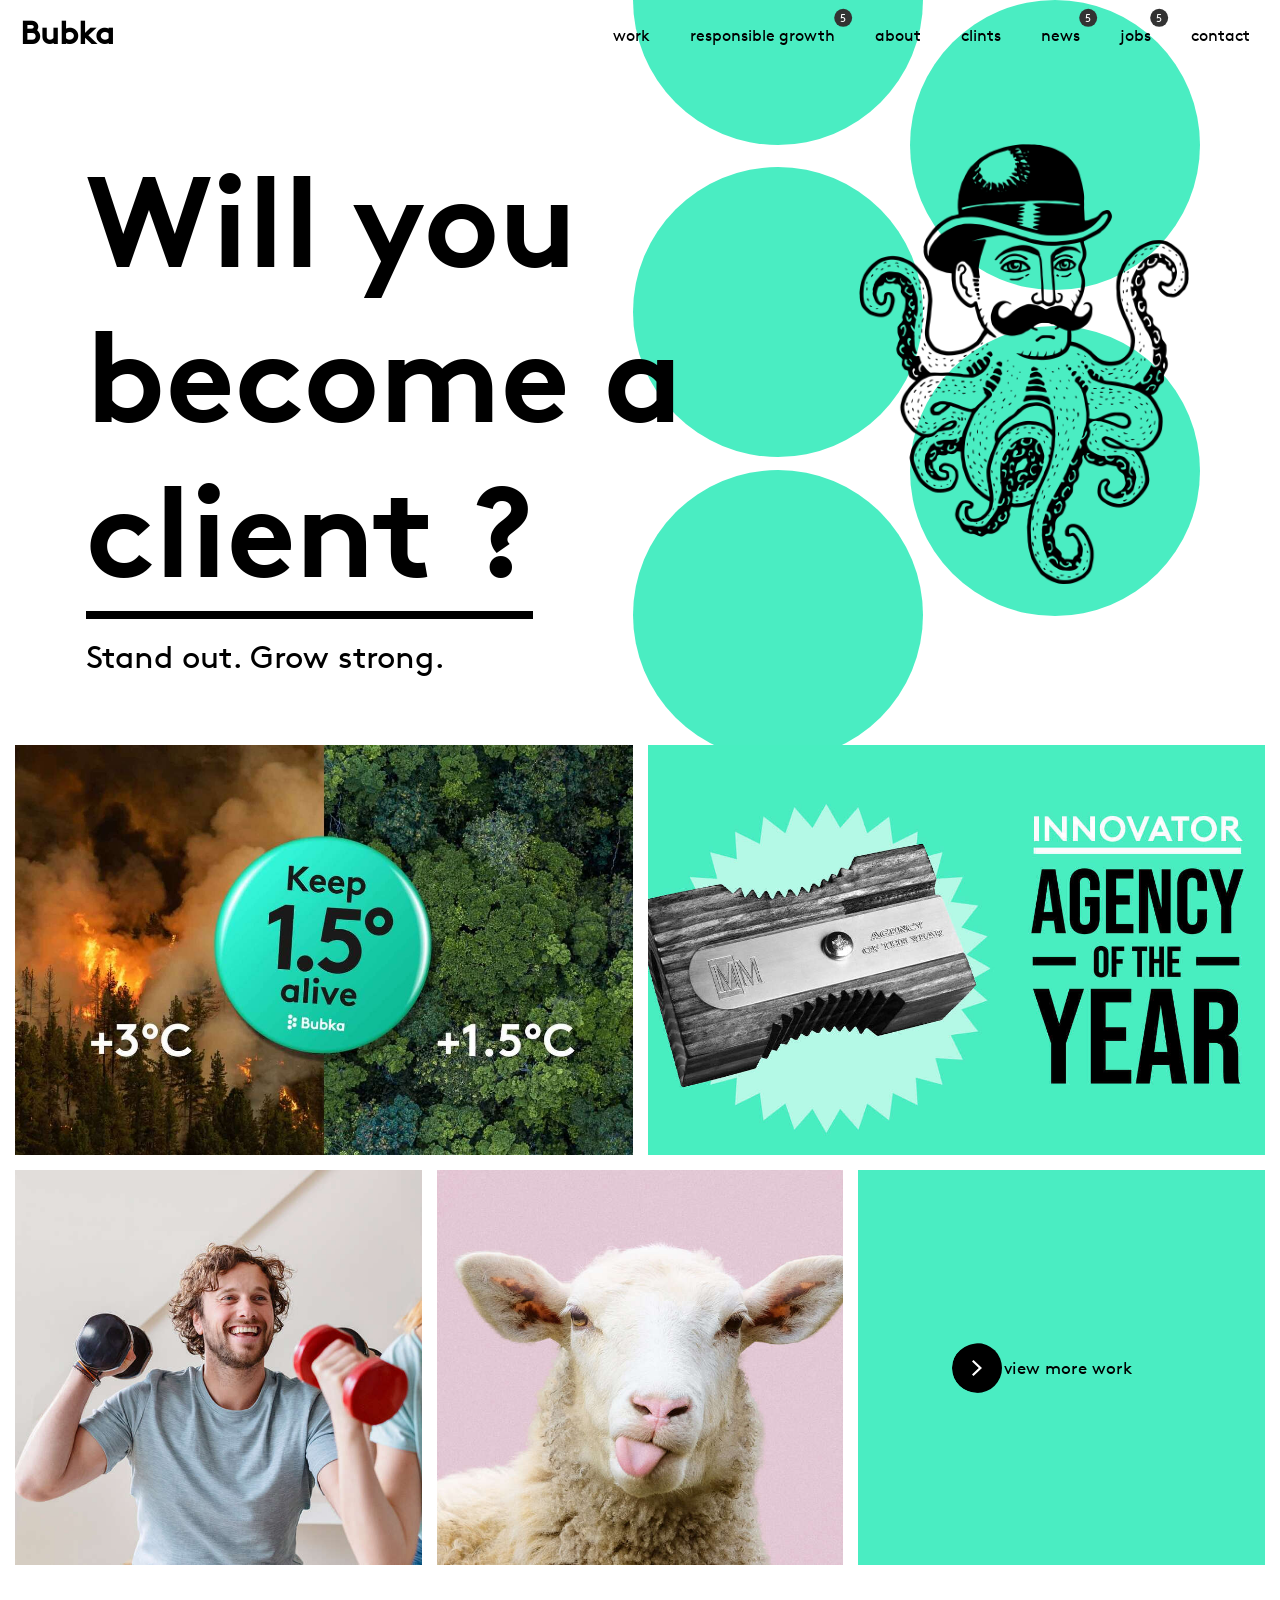
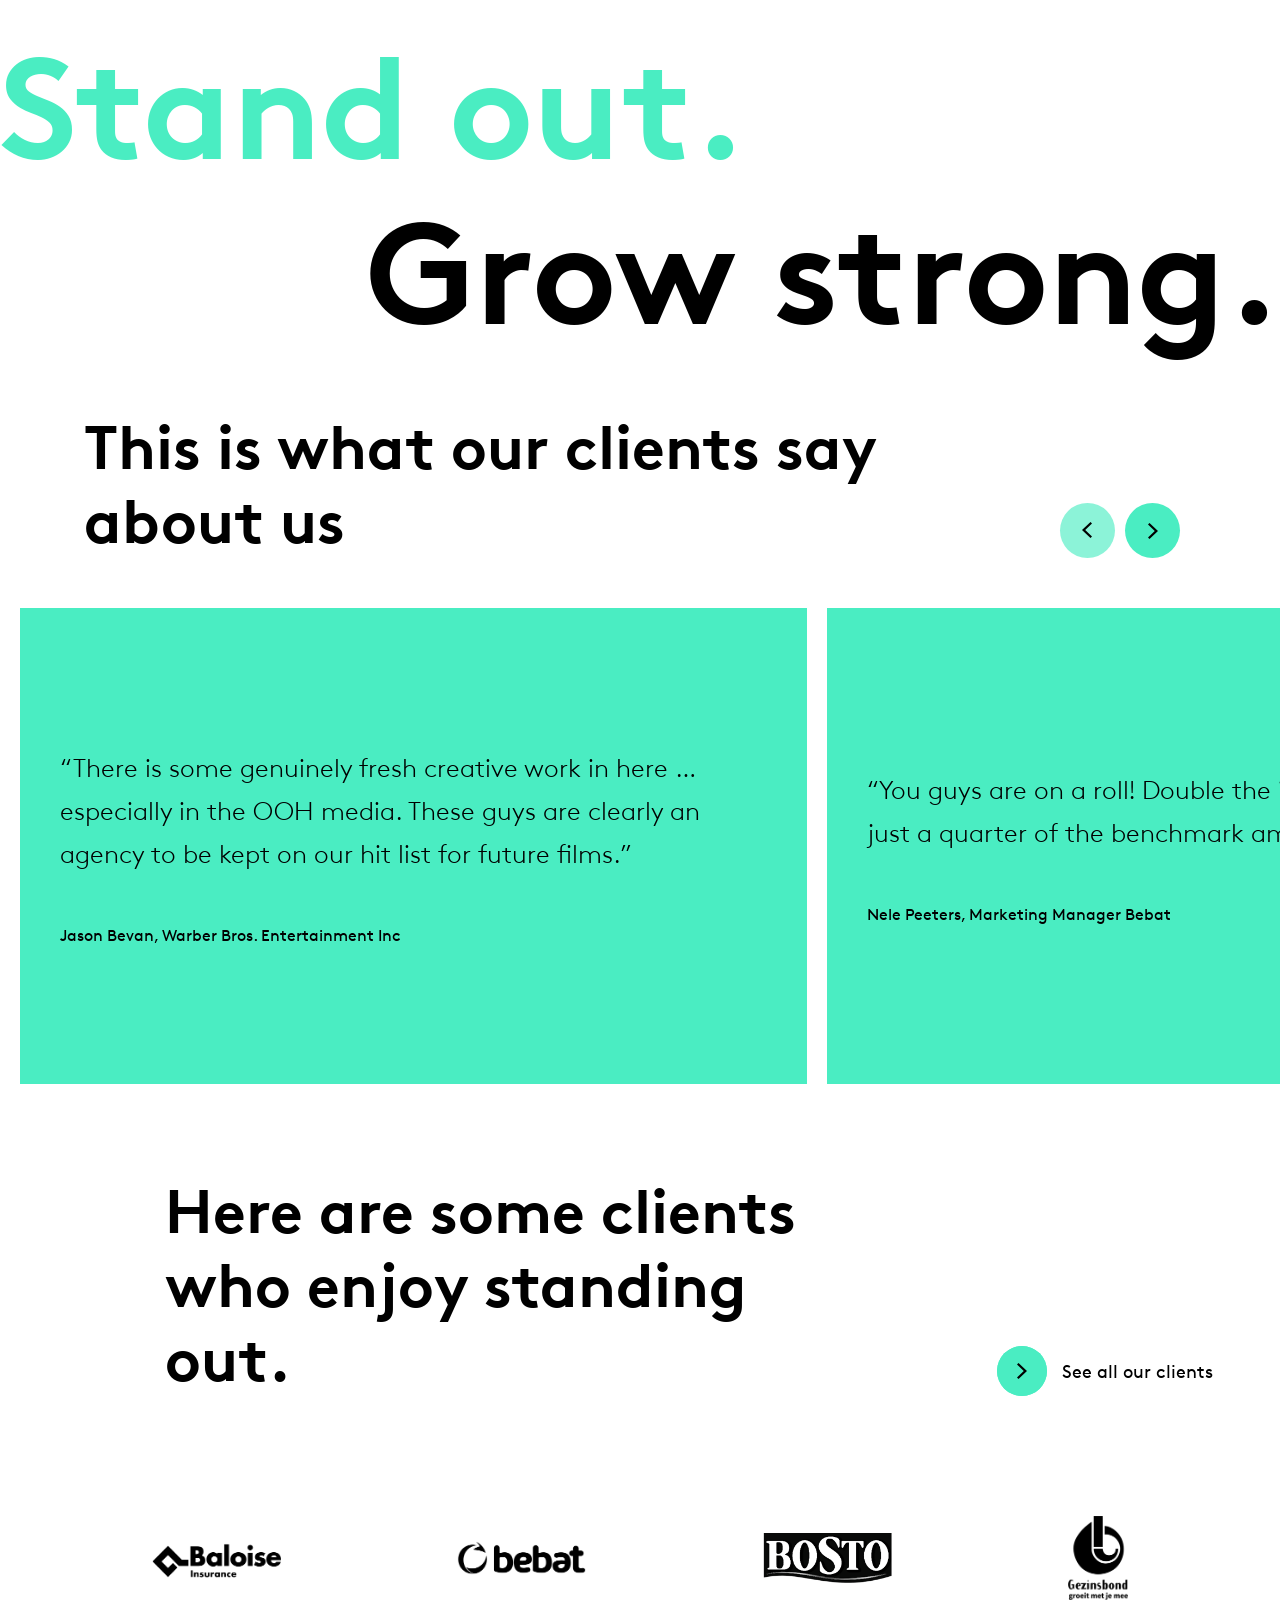
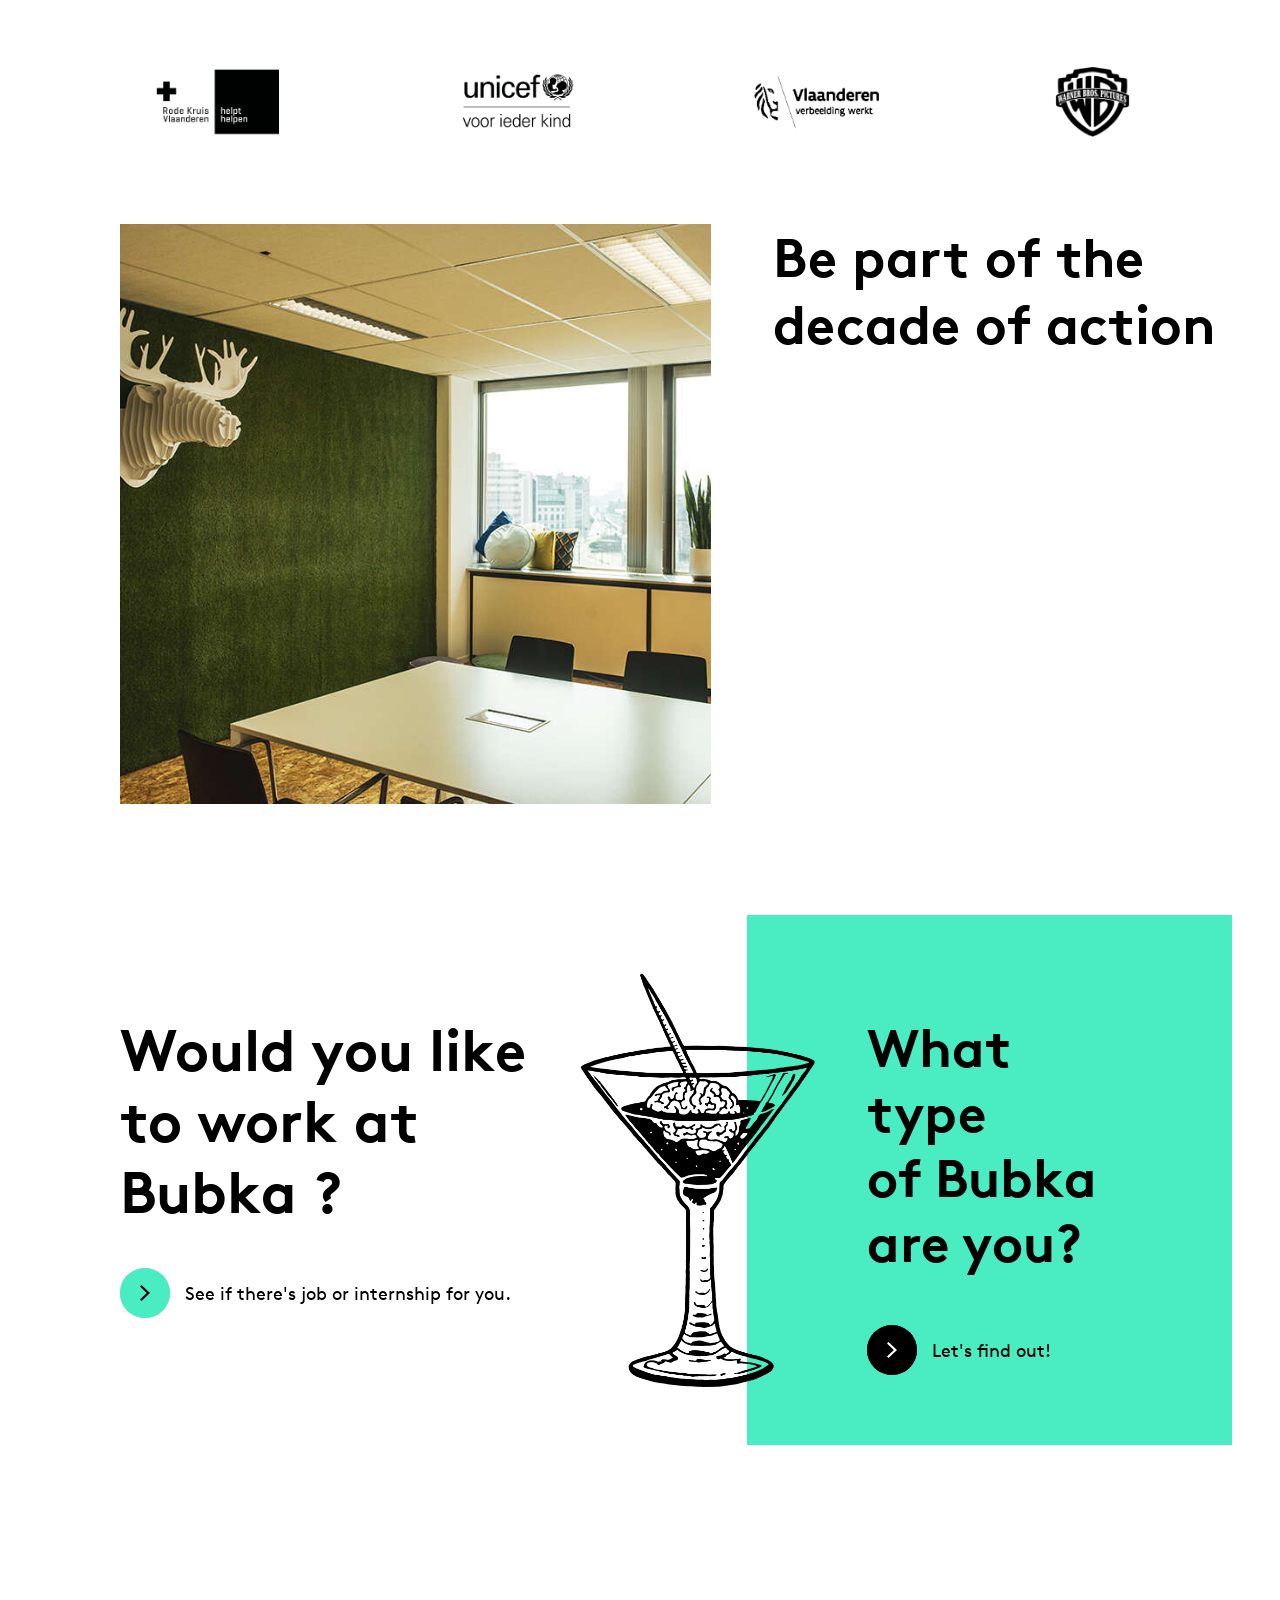
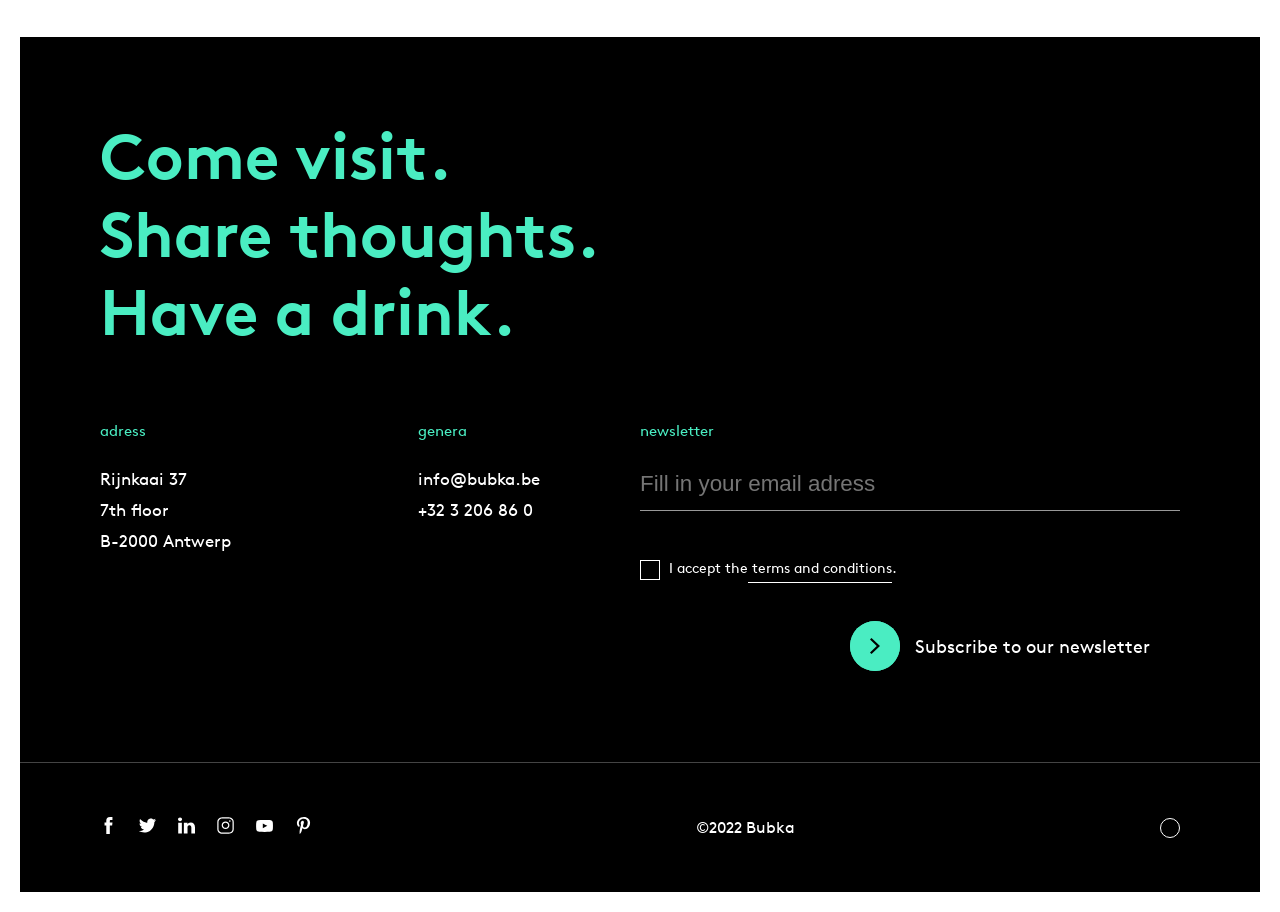
==== commit 46d6b69c: "css" ====
--- a/index.html
+++ b/index.html
@@ -17,7 +17,14 @@
     </div>
     <nav class="menu">
         <div class="logo">
-            <p>Bubka</p>
+            <p id="texte_logo">Bubka</p>
+            <div class="icones_menu">
+                <div class="icn1"></div>
+                <div class="icn2"></div>
+                <div class="icn3"></div>
+                <div class="icn4"></div>
+                <div class="icn5"></div>
+            </div>
         </div>
         <ul class="links_menu">
             <li class="link"><a href="#">work</a></li>
--- a/about.css
+++ b/about.css
@@ -81,9 +81,68 @@
     border-radius: 50%;
     transform: translate(40%,-40%);
 }
-.logo p{
+.logo{
+    position: relative;
+    width: 94px;
+    height: 40px;
+    overflow: hidden;
+}
+.menu #texte_logo{
+    position: absolute;
+    transform: translateY(0);
+    opacity: 1;
     font-size: 2em;
     font-weight: bold;
+    transition: 0.6s 0.6s ease-out;
+}
+.icones_menu{
+    position: absolute;
+    left: 0;
+    top: 0;
+    width: 21px;
+    height: 36px;
+    opacity: 0;
+    transform: translateY(100%);
+    transition: 0.6s 0.6s ease;
+}
+.menu.active .icones_menu{
+    opacity: 1;
+    transform: translateY(0);
+}
+.menu.active #texte_logo{
+    transform: translateY(-50%);
+    opacity: 0;
+}
+.icones_menu > * {
+    position: absolute;
+    width: 10px;
+    height: 10px;
+    border-radius: 50%;
+    background-color: #000;
+}
+
+.icn1{
+    left: 0;
+    top: 0;
+}
+.icn2{
+    top: 50%;
+    left: 0;
+    transform: translateY(-50%);
+}
+.icn3{
+    bottom: 0;
+    left: 0;
+}
+.icn4{
+    right: 0;
+    top: 25%;
+    transform: translateY(-25%);
+}
+.icn5{
+    right: 0;
+    top: 75%;
+    transform: translateY(-75%);
 }
 .titre{
     font-size: 6em;
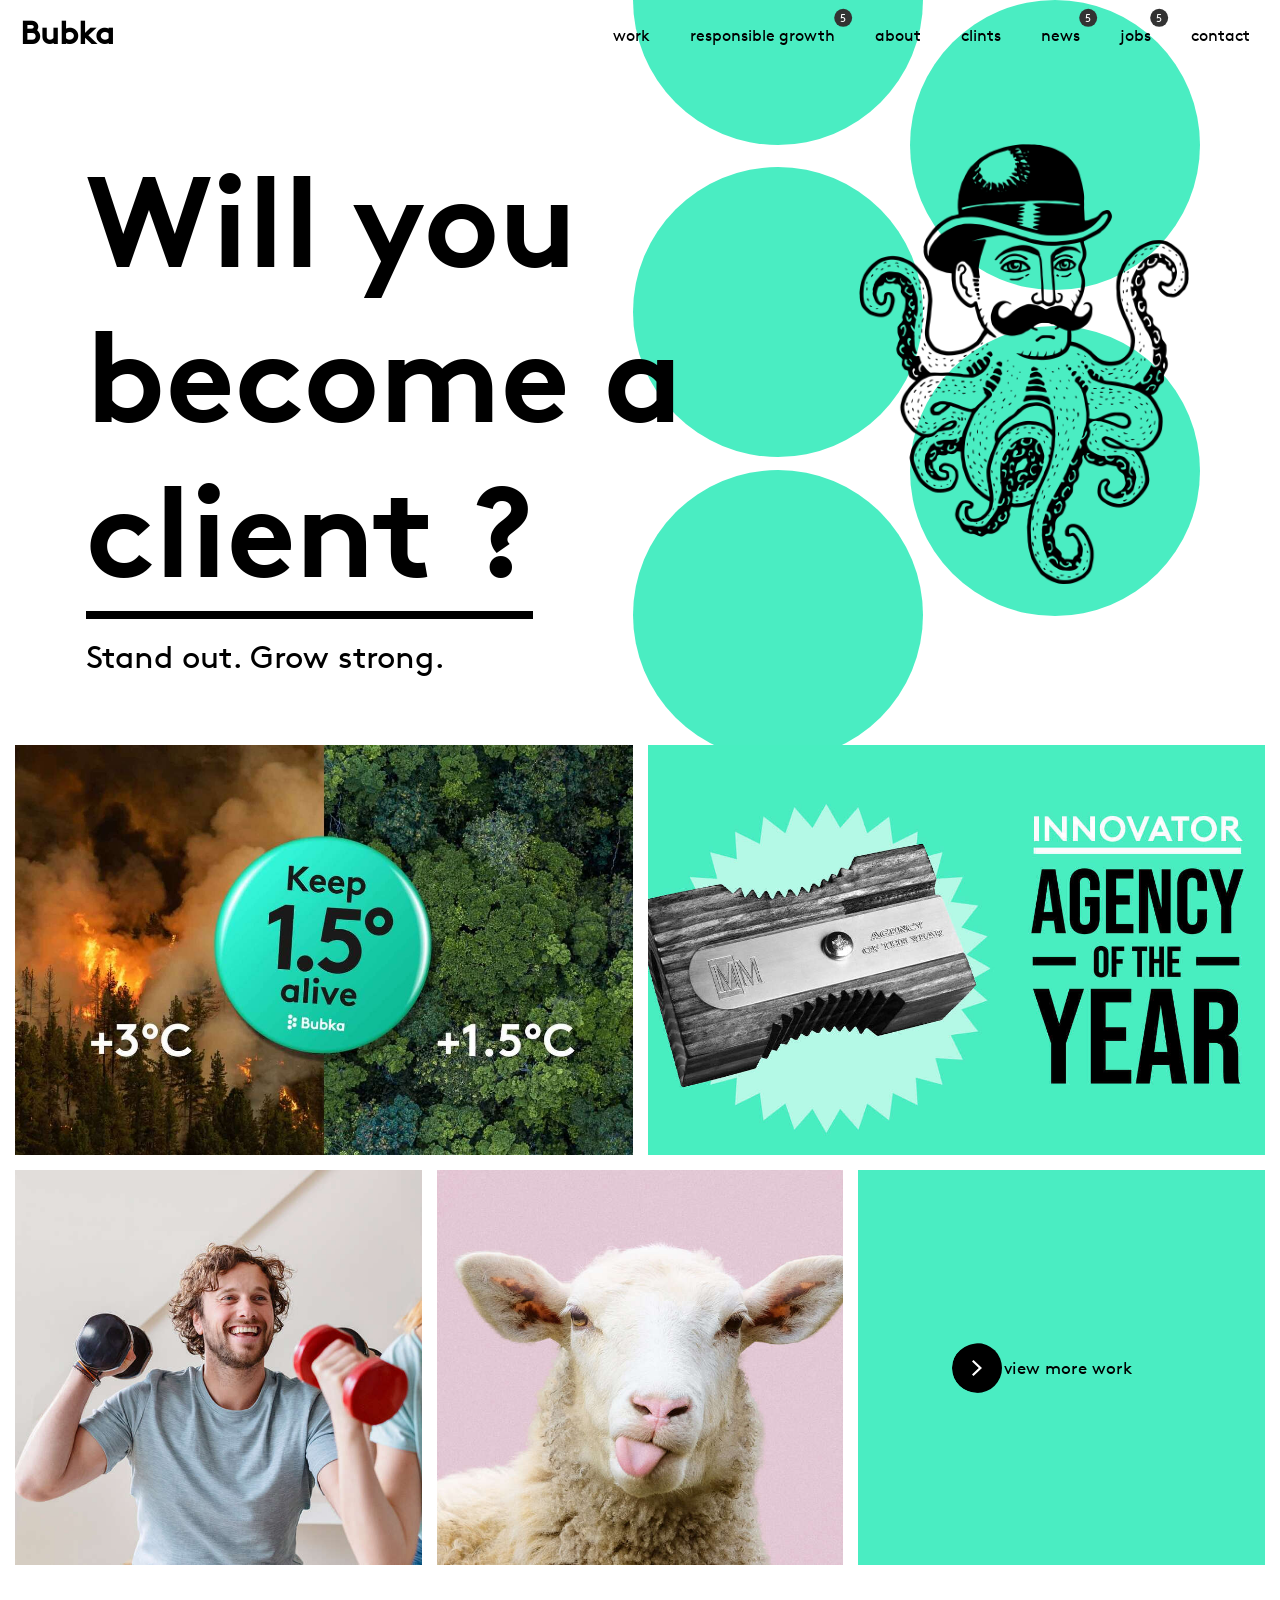
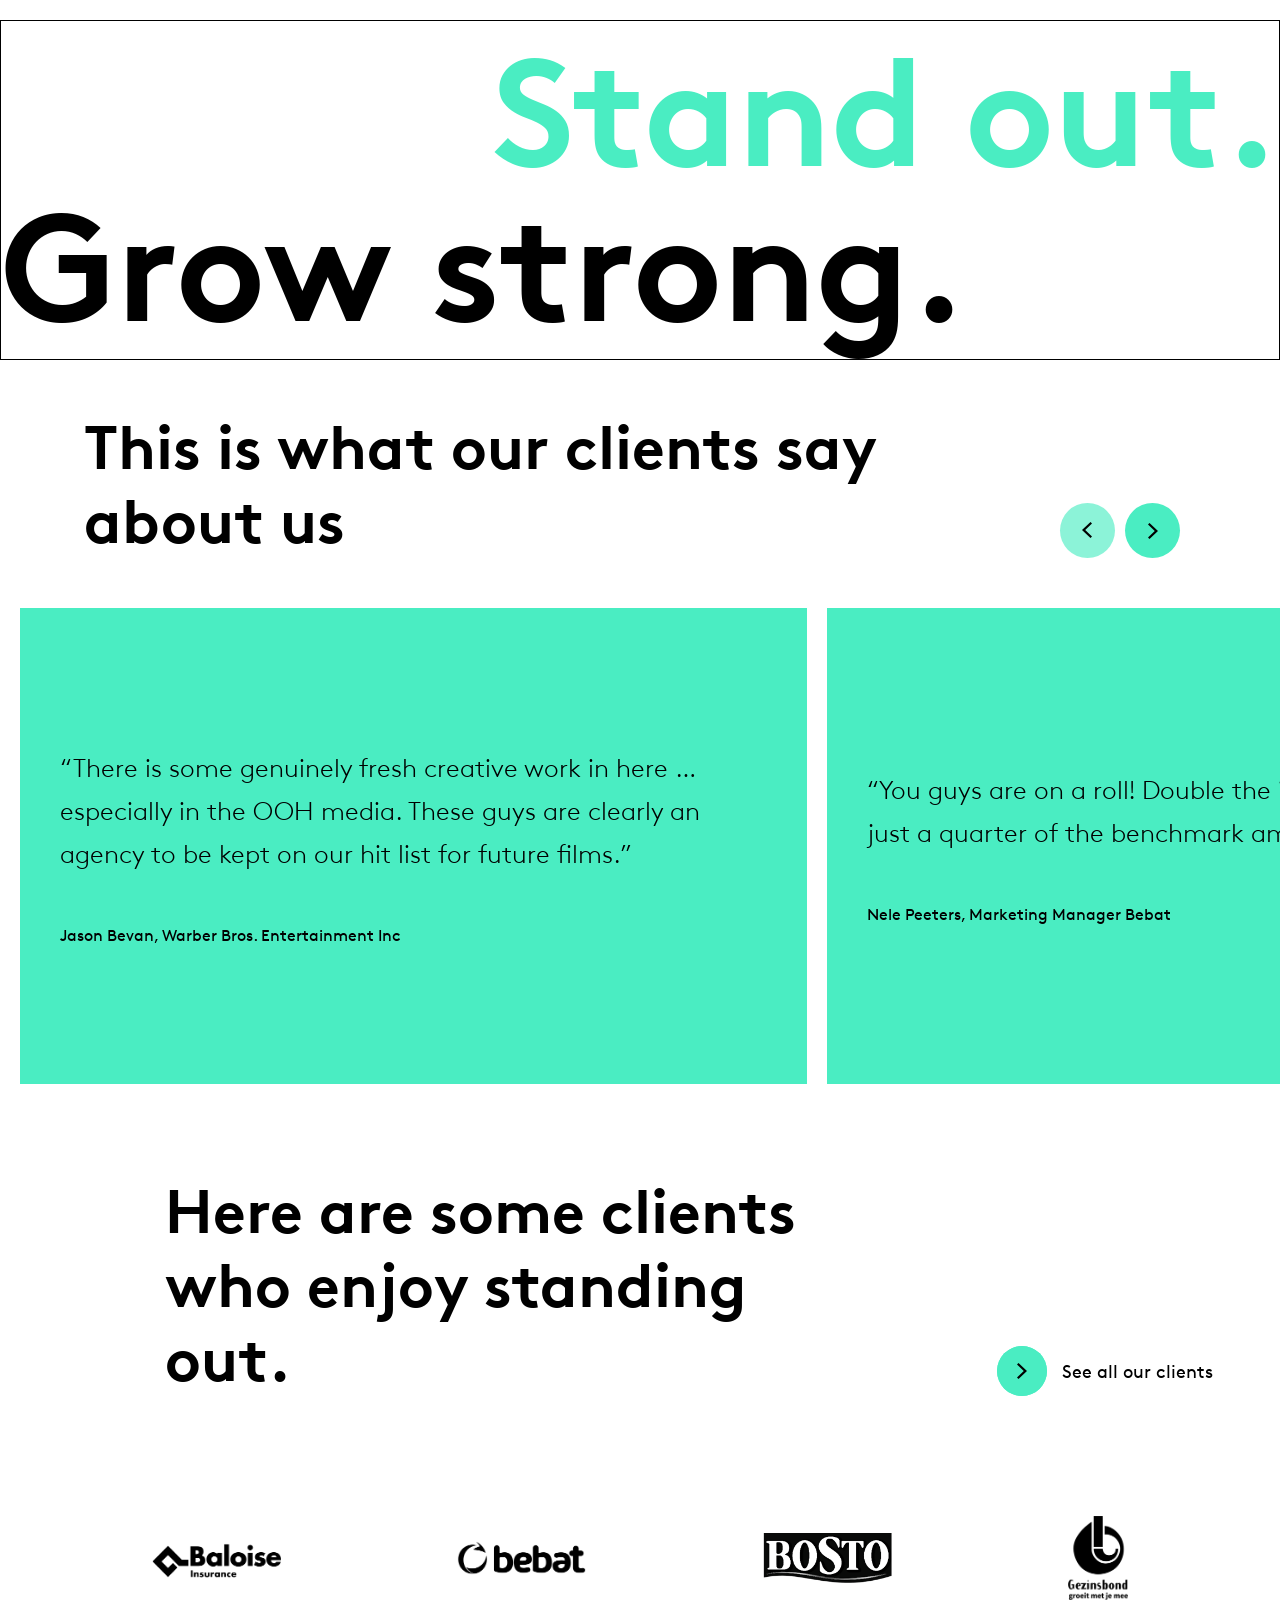
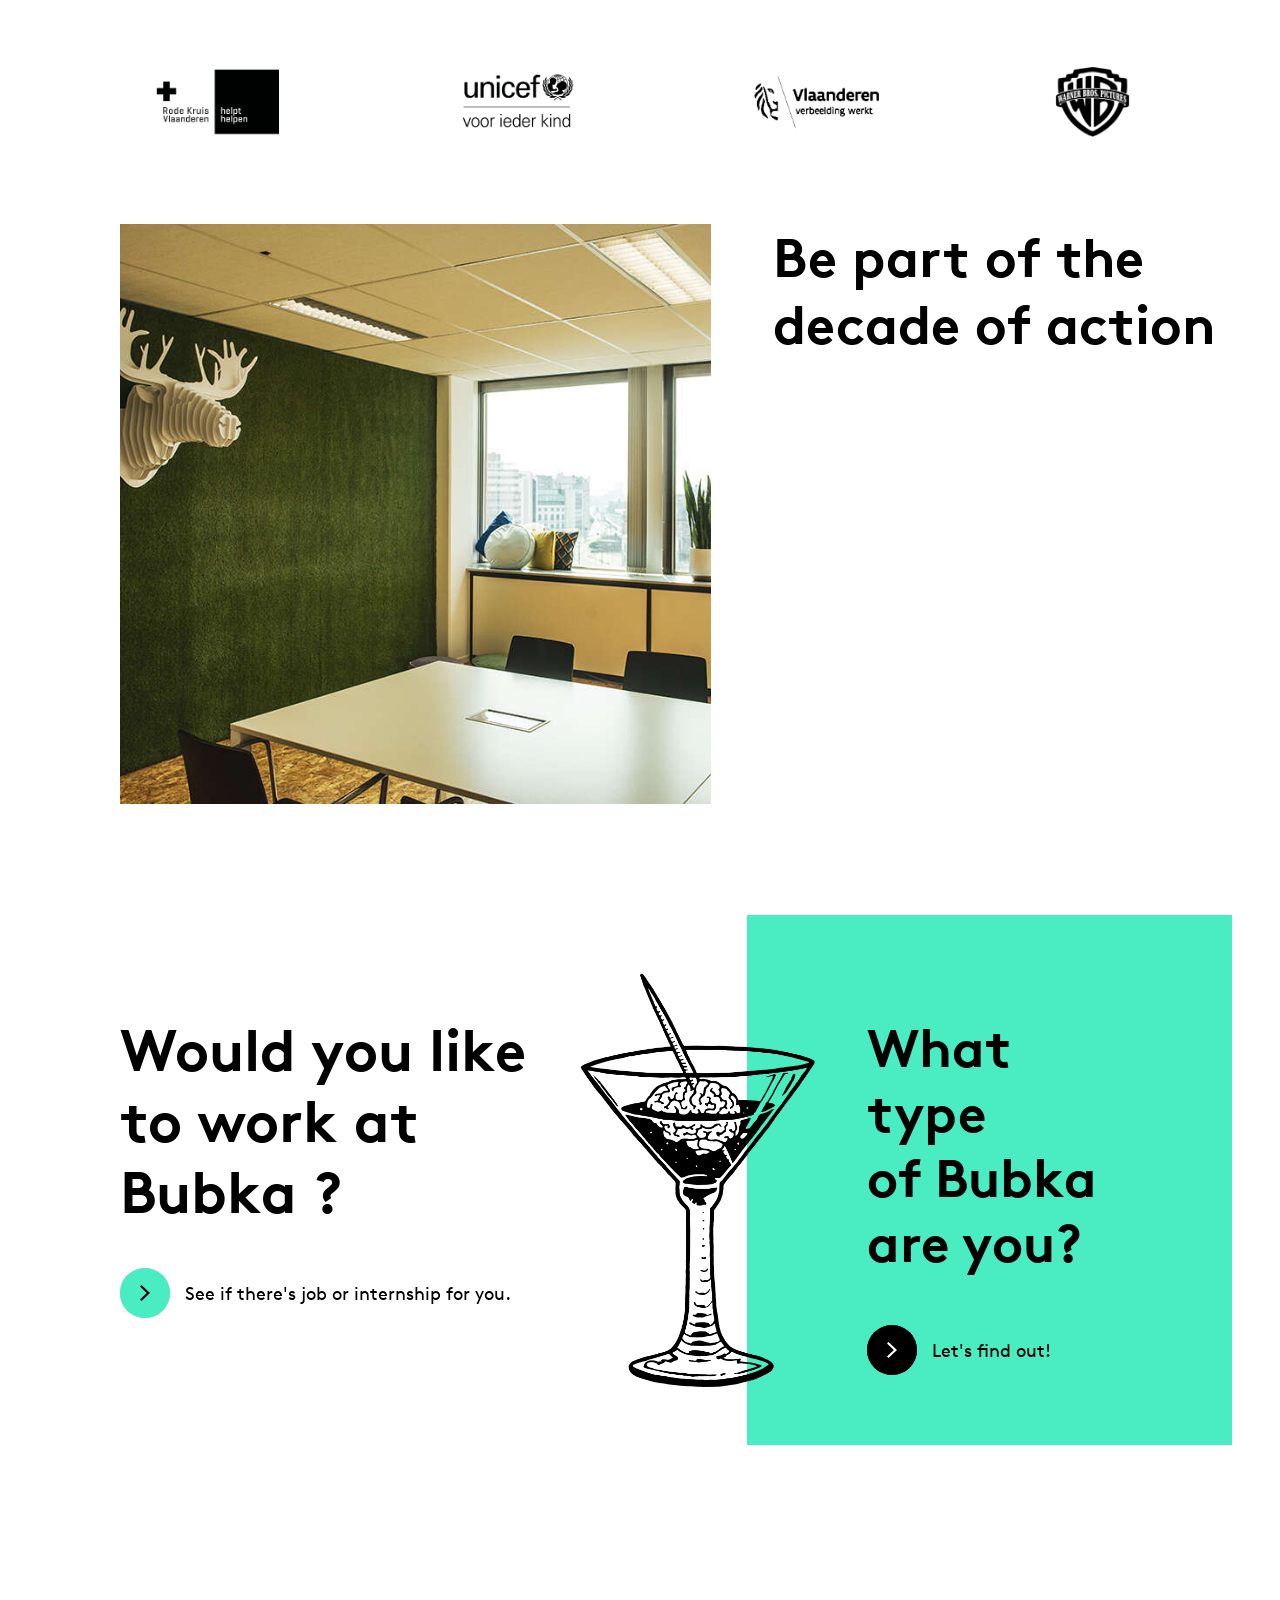
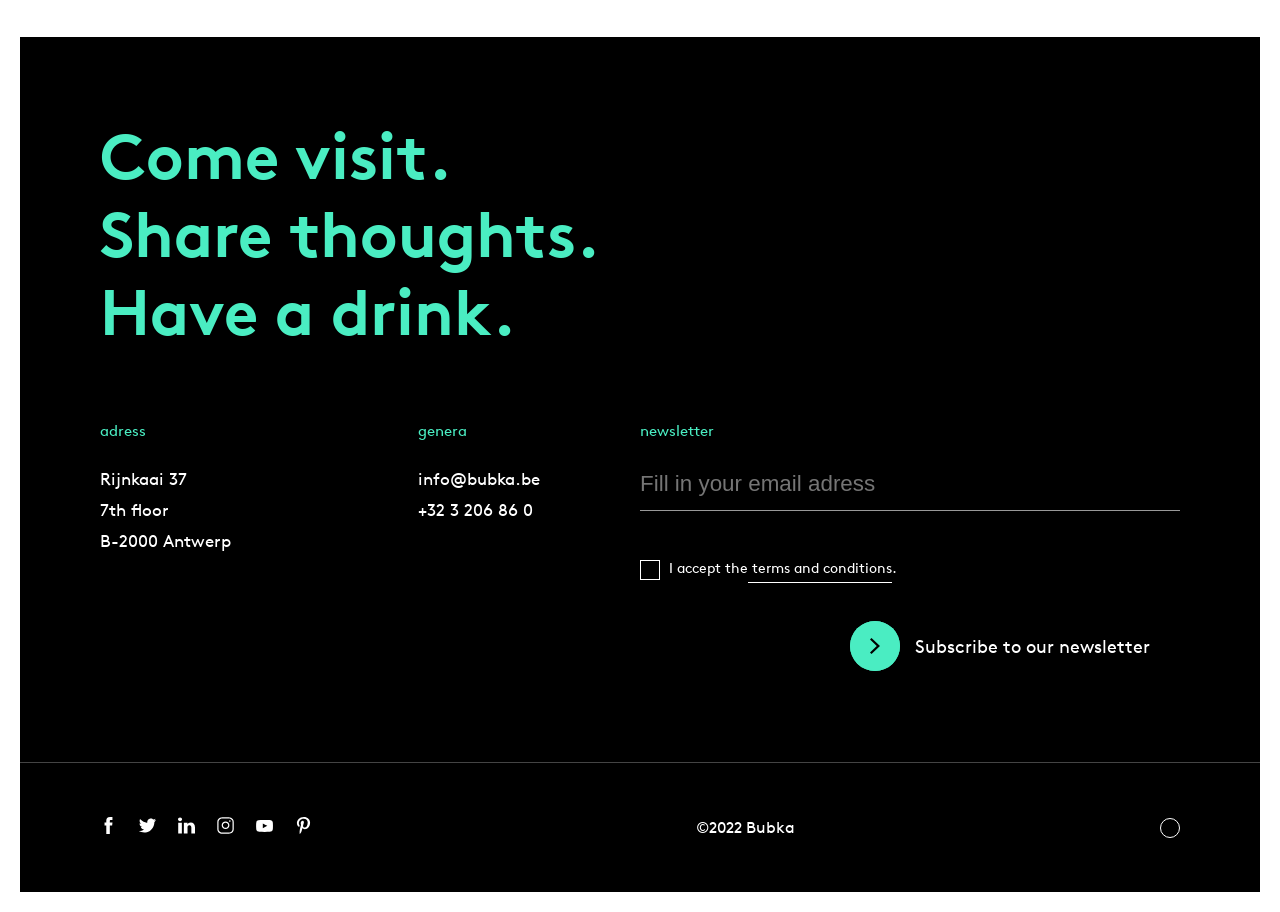
==== commit d54774a8: "css" ====
--- a/index.html
+++ b/index.html
@@ -91,8 +91,8 @@
             </div>
         </div>
         <div class="texte_anime">
-            <h2 class="right">Grow strong.</h2>
-            <h2 class="left">Stand out.</h2>
+            <h2 class="right">Stand out.</h2>
+            <h2 class="left">Grow strong.</h2>
         </div>
         <div class="contener_btn_slide">
             <h2>This is what our clients say <br> about us</h2>
--- a/about.css
+++ b/about.css
@@ -181,7 +181,6 @@
     background-color: #000;
     left: 0;
     bottom: 0;
-
 }
 .cerles{
     position: absolute;
@@ -440,19 +439,20 @@
     width: 100%;
     height: 340px;
     margin: 40px 0;
+    border: solid 1px #000;
 }
 .texte_anime h2{
-    font-size: 9em;
+    font-size: 9.5em;
     position: absolute;
 }
 .texte_anime .left{
-    top: 0;
-    left: 0;
+    left: 0;
+    bottom: 0;
+}
+.texte_anime .right{
+    top: 0;
+    right: 0;
     color: rgb(74, 237, 194);
-}
-.texte_anime .right{
-    bottom: 0;
-    right: 0;
 }
 .contener_btn_slide {
     margin: 50px 0;
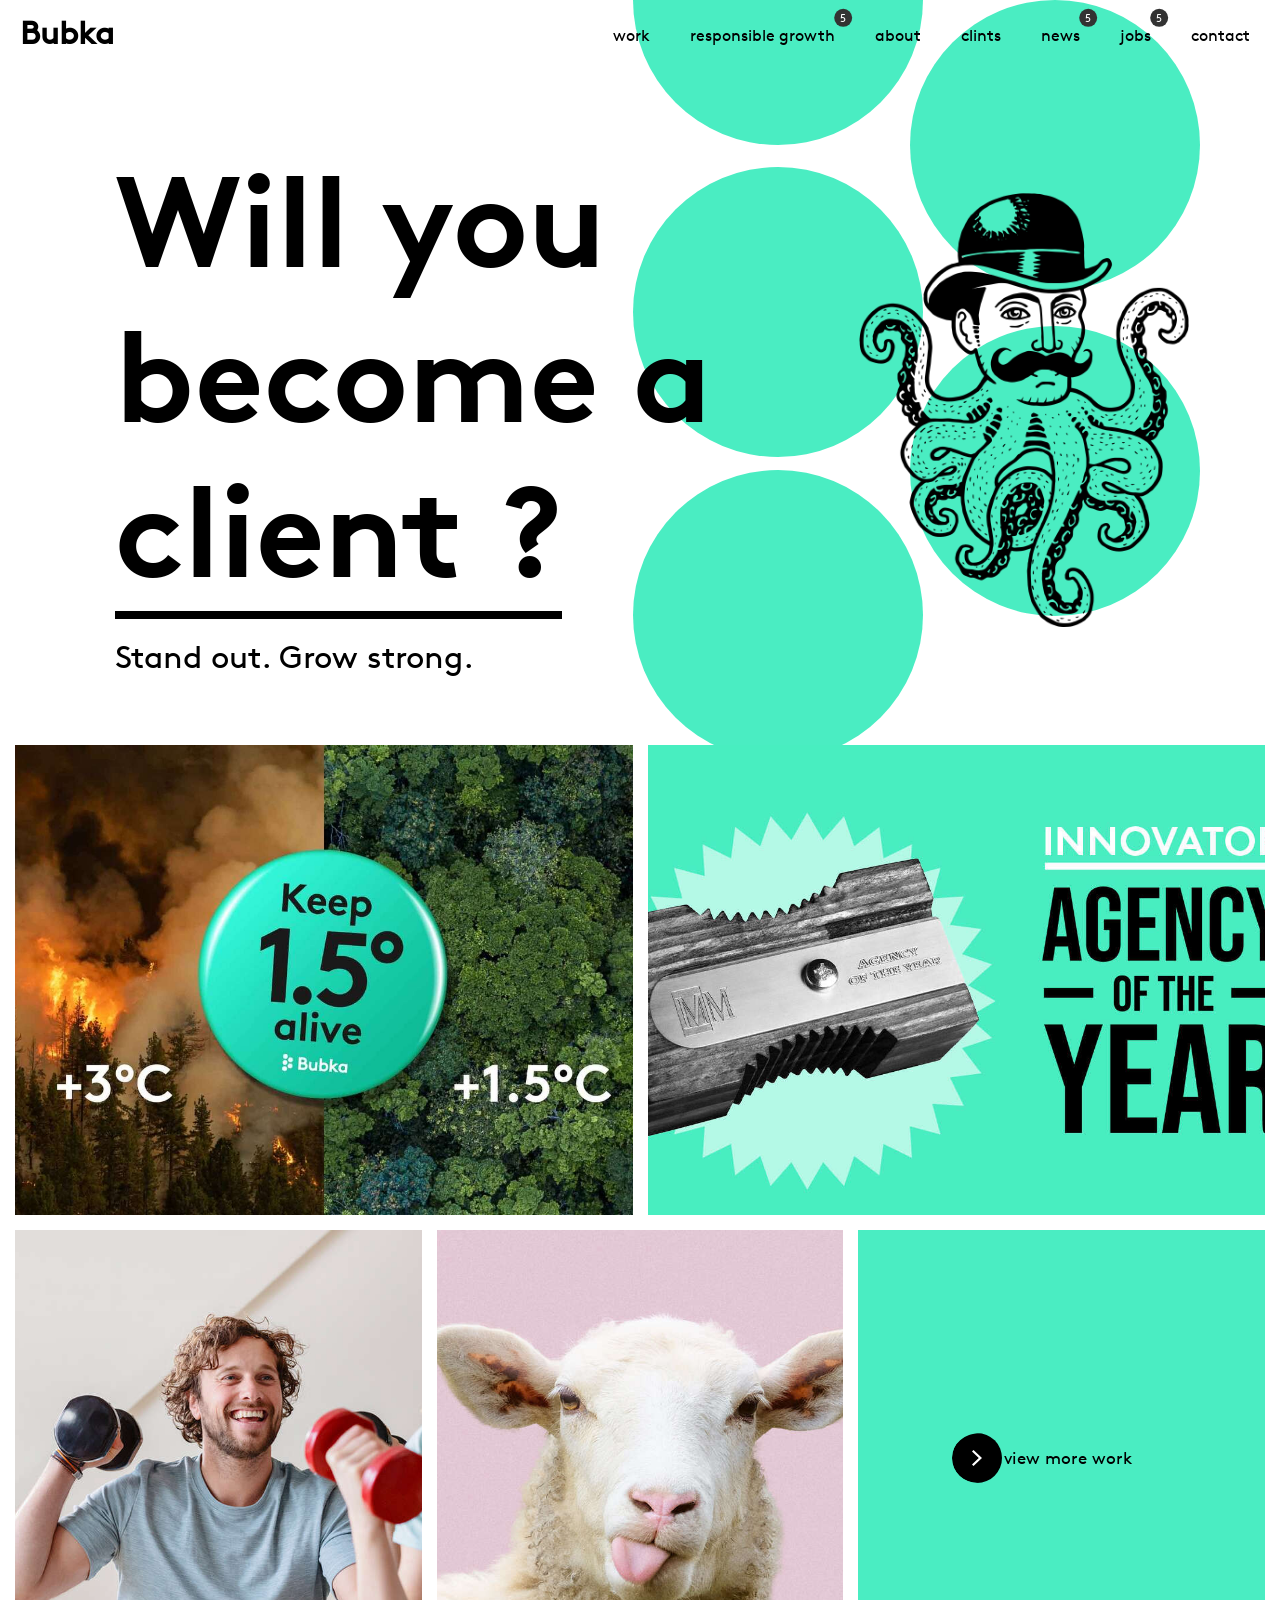
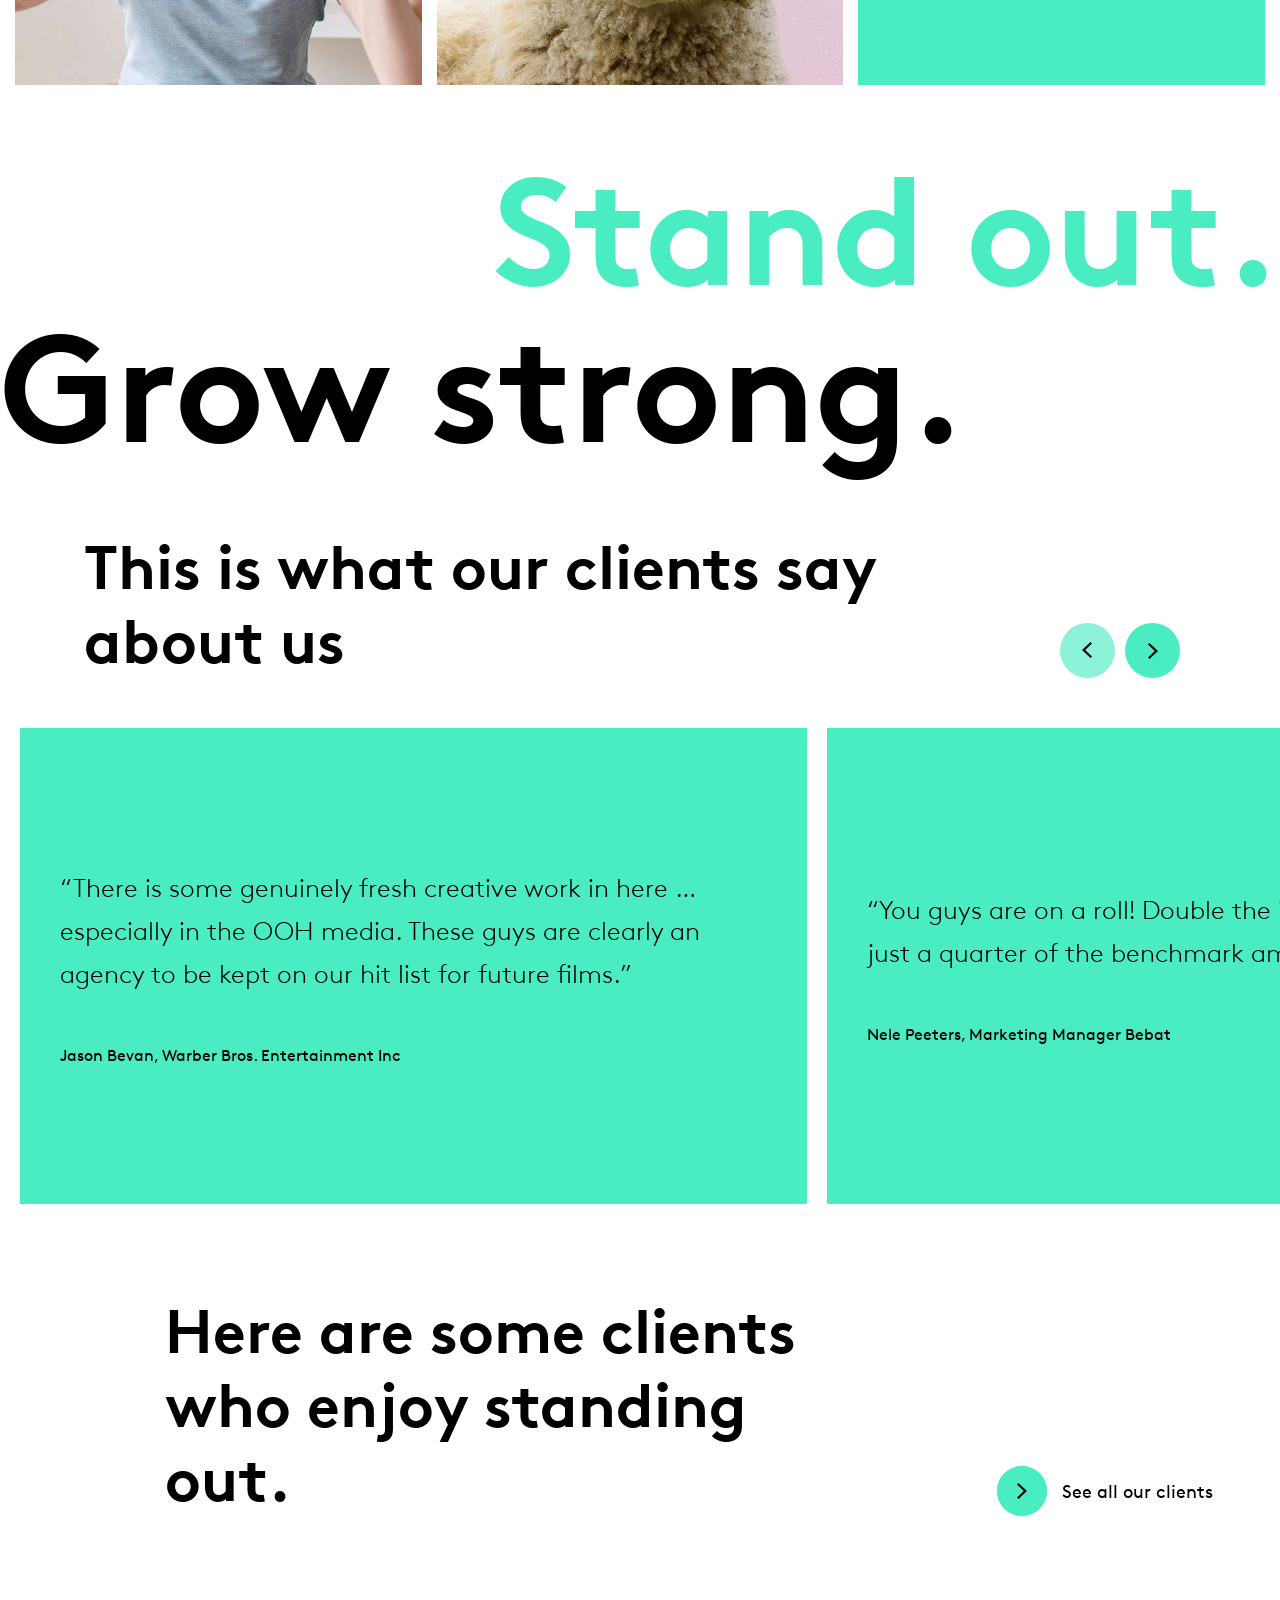
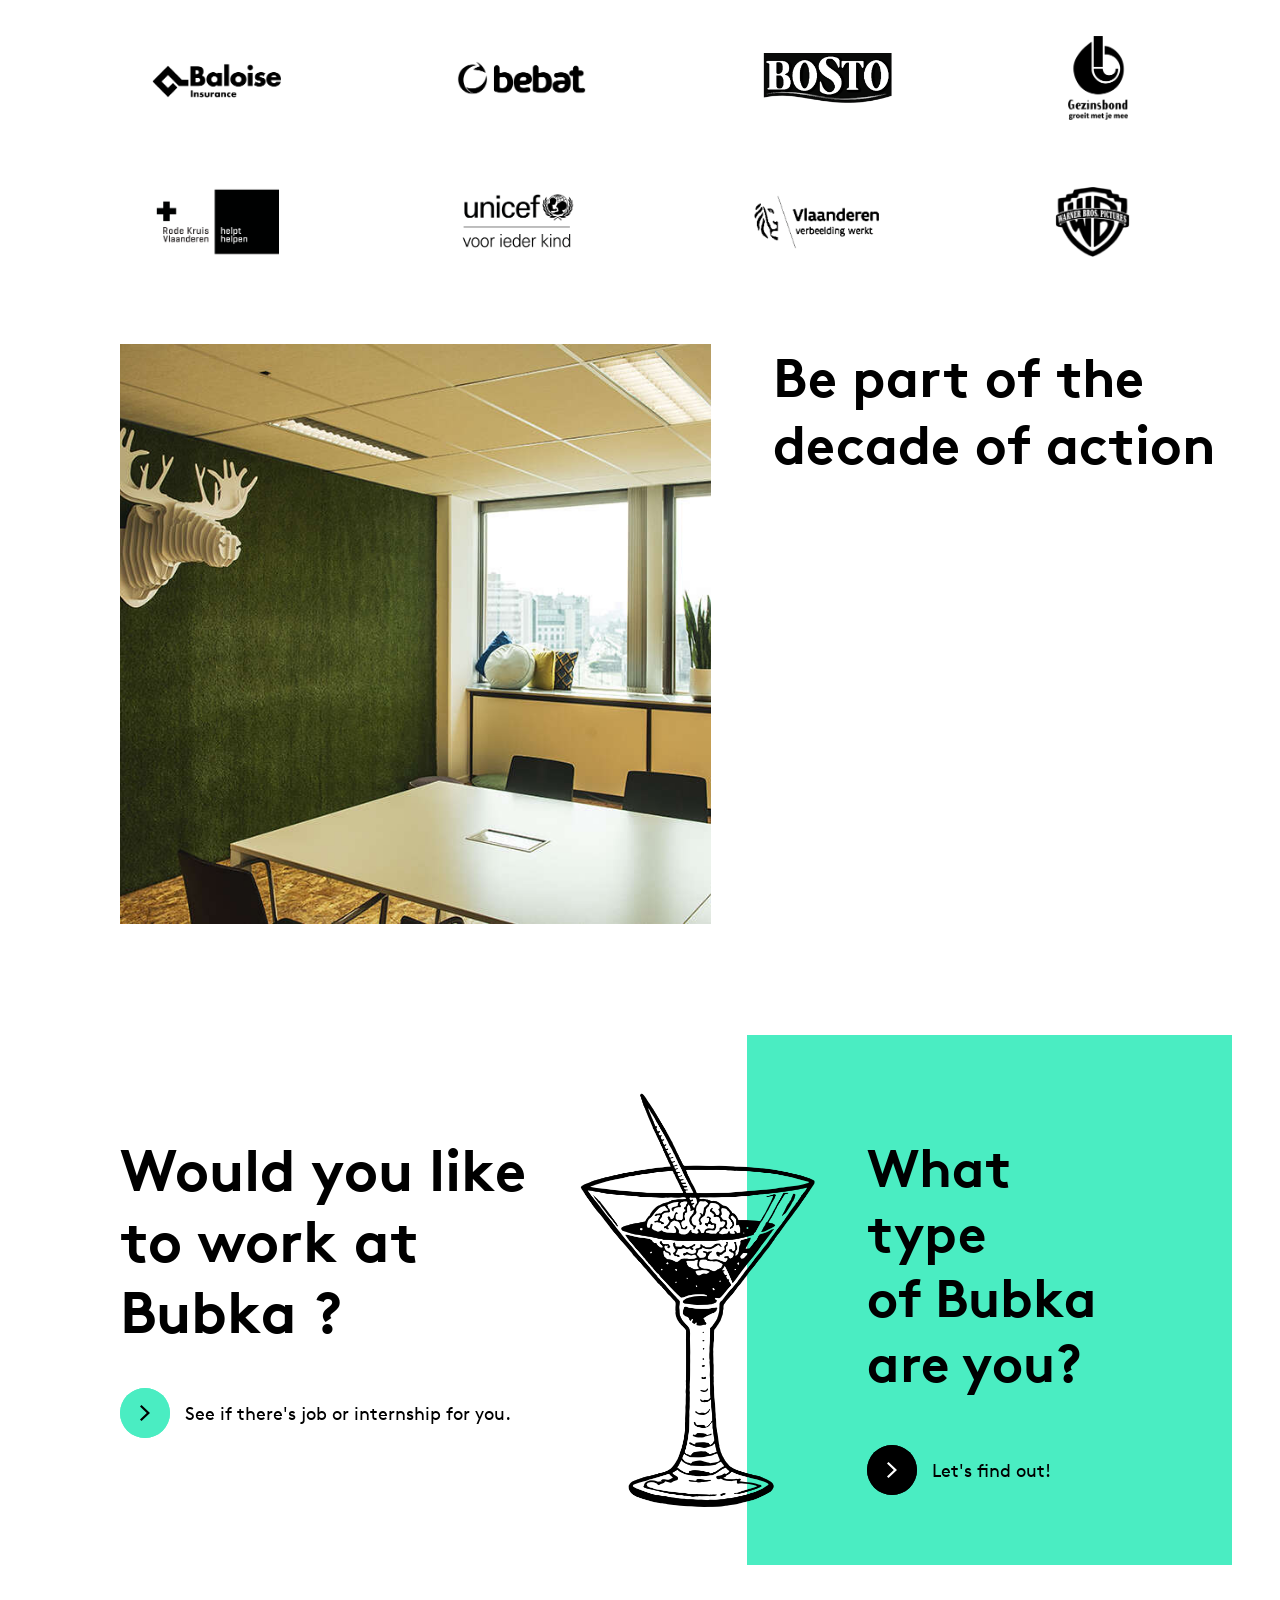
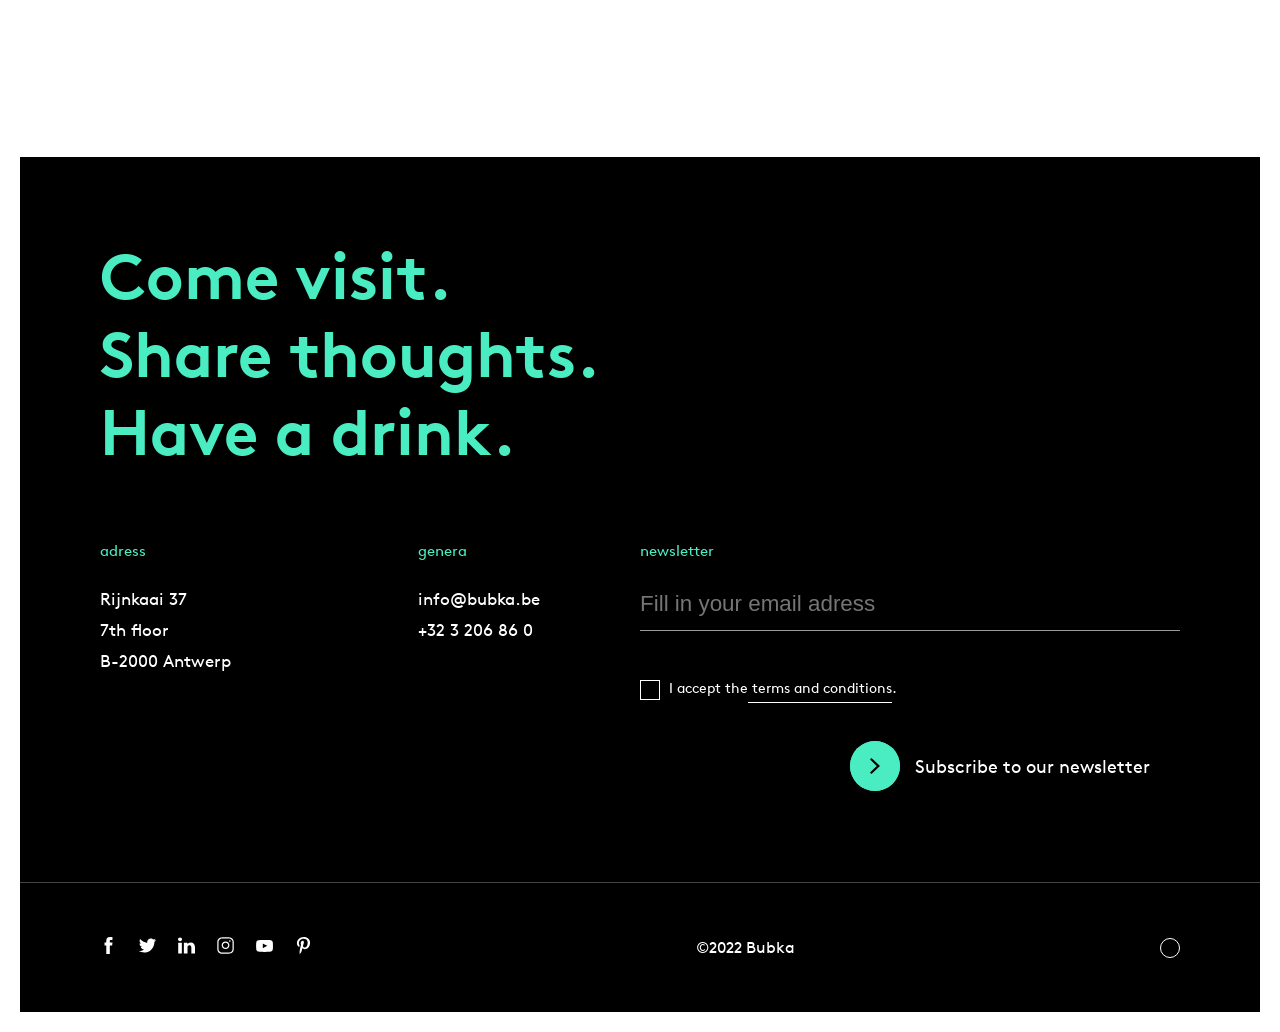
==== commit a3595bbe: "css" ====
--- a/index.html
+++ b/index.html
@@ -37,11 +37,14 @@
         </ul>
     </nav>
     <header class="en_tete">
-        <div class="texte_header">
-            <h1>Will you <br> become a<br><span class="anime_texte">client ?</span></h1>
-            <p>Stand out. Grow strong.</p>
-        </div>
-        <img src="bubka_img/Octoguy.png">
+        <div class="content_text">
+            <div class="texte_header">
+                <h1>Will you <br> become a<br><span class="anime_texte"></span></h1>
+                <p>Stand out. Grow strong.</p>
+            </div>
+        </div>
+        <div class="header_img"></div>
+        
     </header>
     <main class="main">
         <div class="galerie">
@@ -87,6 +90,7 @@
                         </div>
                         view more work
                     </button>
+                    <img src="bubka_img/Cat.png" class="img_cat">
                 </div>
             </div>
         </div>
--- a/about.css
+++ b/about.css
@@ -48,7 +48,7 @@
     z-index: 1000;
 }
 .menu.active{
-    background-color: #fff;
+    background-color: rgba(255, 255, 255, 0.832);
     box-shadow: 0 1px 2px rgb(145, 145, 145);
 }
 .menu ul{
@@ -156,7 +156,12 @@
     justify-items: center;
     align-content: center;
 }
-.en_tete img{
+.header_img{
+    background: url("bubka_img/Octoguy.png");
+    background-size: contain;
+    background-position: center;
+    background-repeat: no-repeat;
+    /* animation: random_img 5s linear infinite; */
     width: 330px;
     height: 440px;
 }
@@ -169,6 +174,11 @@
     position: relative;
     display: inline-block;
     padding-bottom: 10px;
+}
+.anime_texte::before{
+    content: "client ?";
+    color: #000;
+    /* animation: random_text 4s linear infinite; */
 }
 .en_tete p{
     font-size: 2em;
@@ -224,7 +234,7 @@
     display: grid;
     grid-template-rows: repeat(2,1fr);
     width: 100%;
-    height: 850px;
+    height: 970px;
     padding: 15px;
 }
 .long_image{
@@ -238,7 +248,7 @@
     gap: 15px;
     padding-top: 15px;
 }
-.long_image div,.petit_image div{
+.long_image > div,.petit_image > div{
     position: relative;
     background-position: center;
     background-size: cover;
@@ -258,6 +268,15 @@
 .img_g5{
     position: relative;
     background: rgb(74, 237, 194);
+    overflow: hidden;
+}
+.img_cat{
+    position: absolute;
+    width: 43%;
+    bottom: 0;
+    left: 25%;
+    transform: translateY(100%);
+    transition: 0.9s cubic-bezier(0,0,1,0);
 }
 .img_g5:hover{
     cursor: pointer;
@@ -367,6 +386,9 @@
 .img_g5:hover .view::after{
     transform: translateX(0);
 }
+.img_g5:hover .img_cat{
+    transform: translateY(35%);
+}
 .fleche{
     position: relative;
     left: 0;
@@ -398,6 +420,20 @@
     background: none;
     cursor: pointer;
     transition: .2s;
+}
+.content_text{
+    /* background-color: orange; */
+    position: relative;
+    width: 100%;
+    height: 100%;
+}
+.texte_header{
+    position: absolute;
+    top: 50%;
+    left: 15%;
+    transform: translate(0%,-50%);
+    width: 830px;
+    /* background-color: rgba(128, 0, 128, 0.511); */
 }
 .texte_dark{
     overflow: hidden;
@@ -439,7 +475,6 @@
     width: 100%;
     height: 340px;
     margin: 40px 0;
-    border: solid 1px #000;
 }
 .texte_anime h2{
     font-size: 9.5em;
@@ -743,4 +778,63 @@
     height: 20px;
     border: solid 1px #fff;
     border-radius: 50%;
+}
+
+@keyframes random_text {
+    0%{
+        content: "client ?";
+    }
+    20%{
+        content: "salut a tous !";
+    }
+    40%{
+        content: "boujour";
+    }
+    60%{
+        content: "comboooo";
+    }
+    80%{
+        content: "daaaaaanyyy";
+    }
+    100%{
+        content: "client ?";
+    }
+}
+@keyframes random_img{
+    0%{
+        background: url("bubka_img/Octoguy.png");
+        background-size: contain;
+        background-position: center;
+        background-repeat: no-repeat;
+    }
+    20%{
+        background: url("bubka_img/Cat.png");
+        background-size: contain;
+        background-position: center;
+        background-repeat: no-repeat;
+    }
+    40%{
+        background: url("bubka_img/Glas.png");
+        background-size: contain;
+        background-position: center;
+        background-repeat: no-repeat;
+    }
+    60%{
+        background: url("bubka_img/skull.png");
+        background-size: contain;
+        background-position: center;
+        background-repeat: no-repeat;
+    }
+    80%{
+        background: url("bubka_img/Schorpioen.png");
+        background-size: contain;
+        background-position: center;
+        background-repeat: no-repeat;
+    }
+    100%{
+        background: url("bubka_img/Octoguy.png");
+        background-size: contain;
+        background-position: center;
+        background-repeat: no-repeat;
+    }
 }
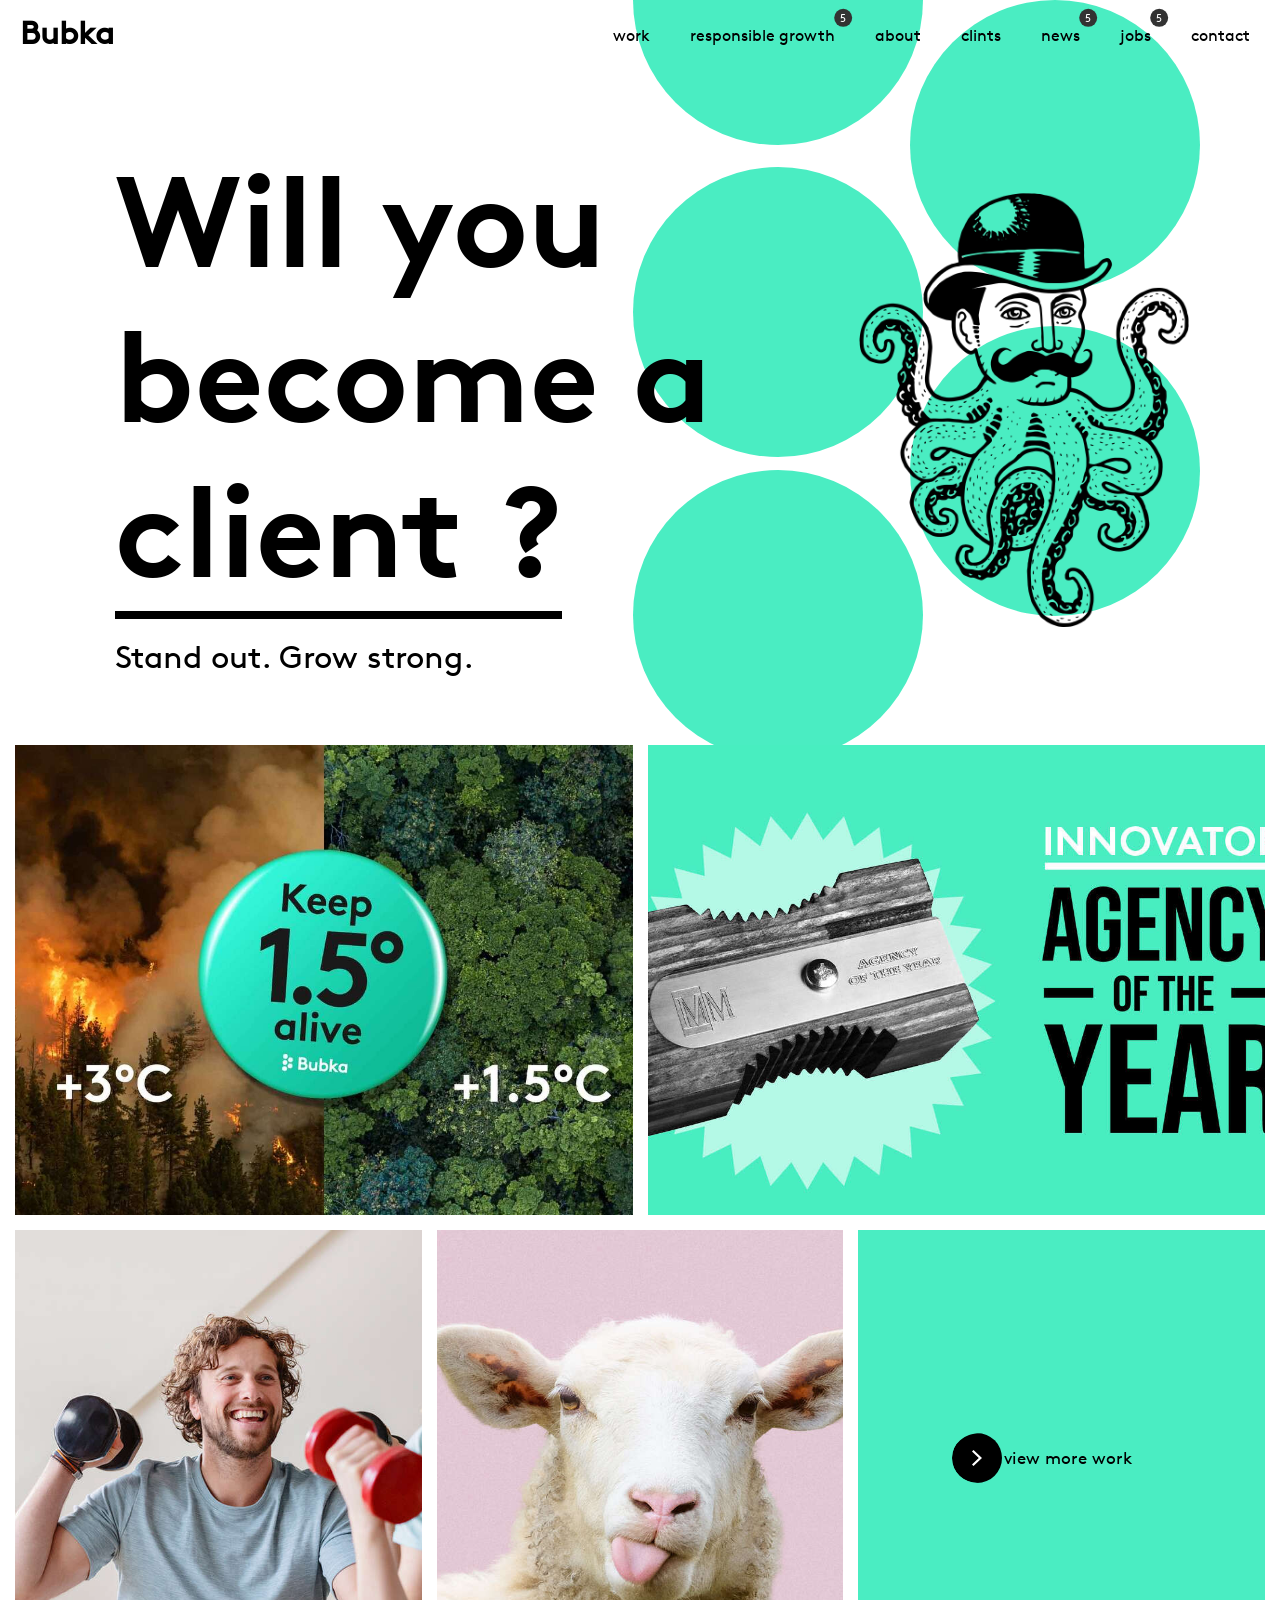
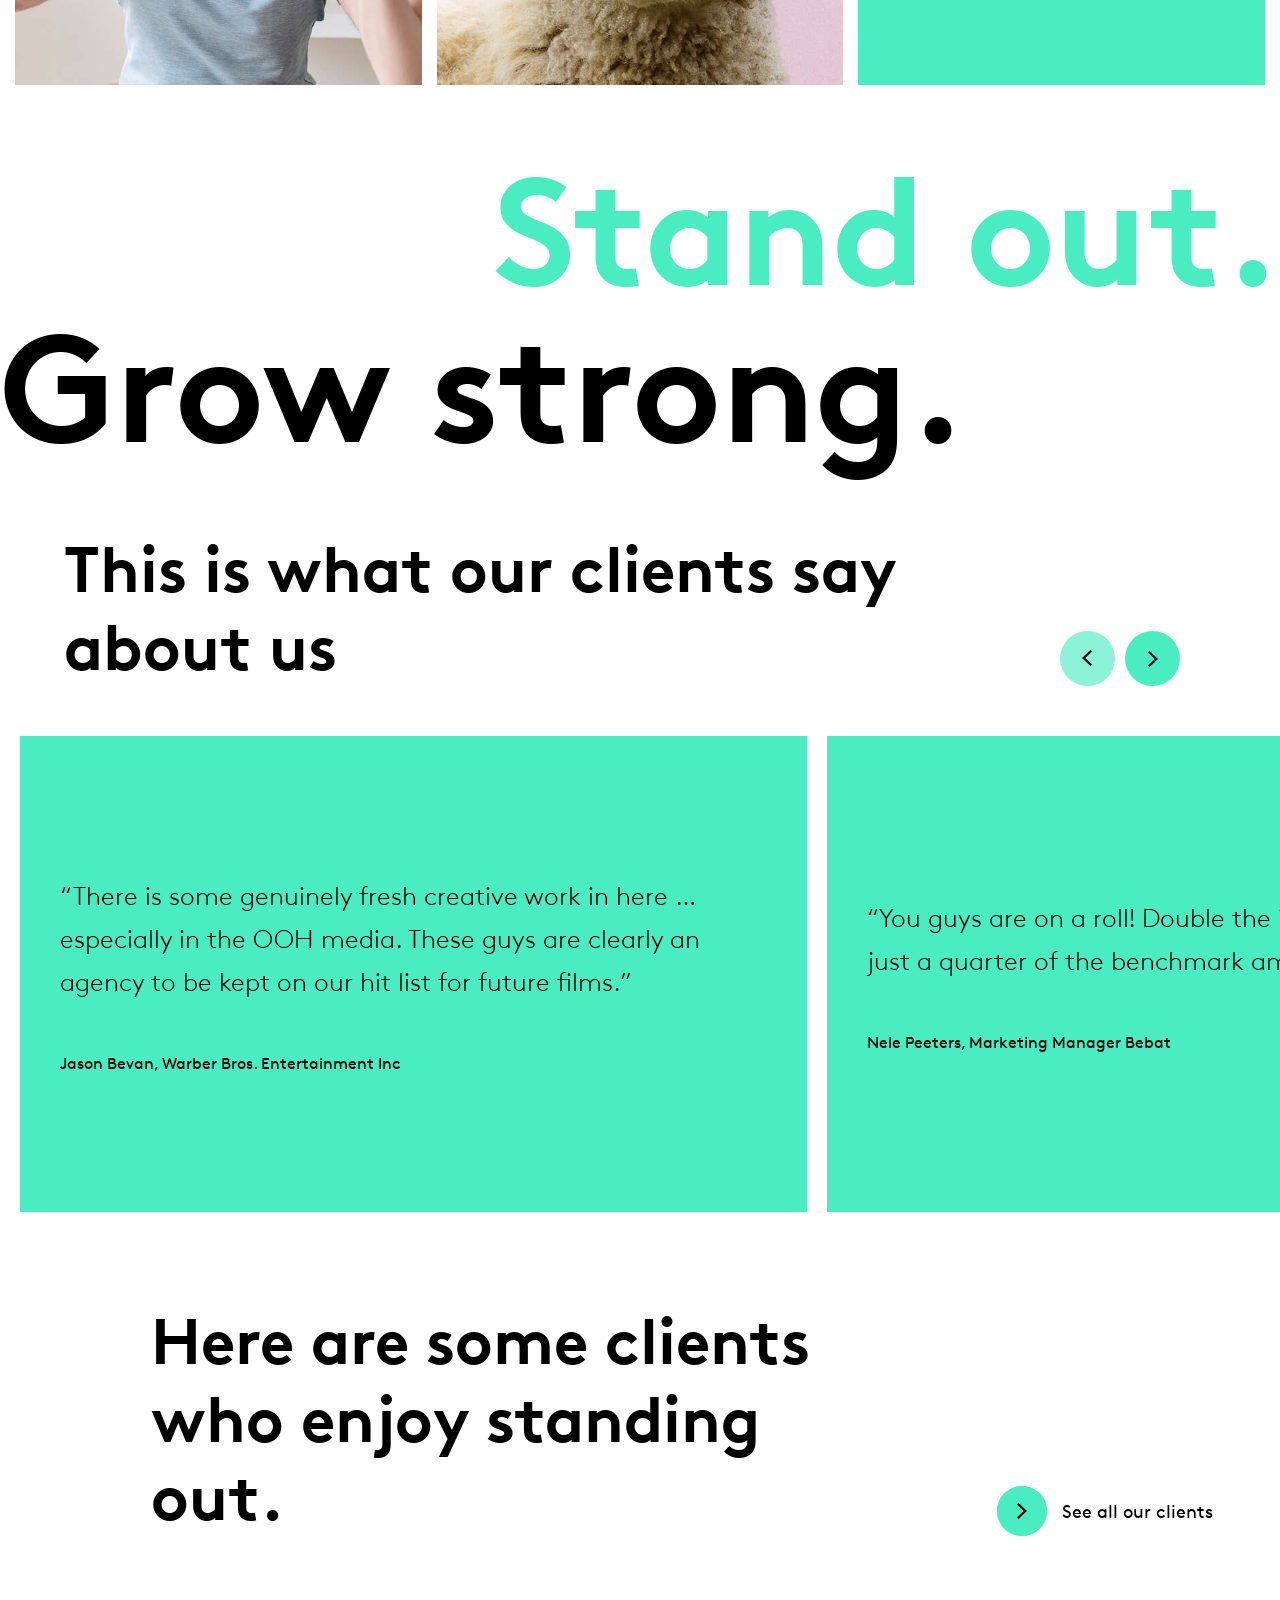
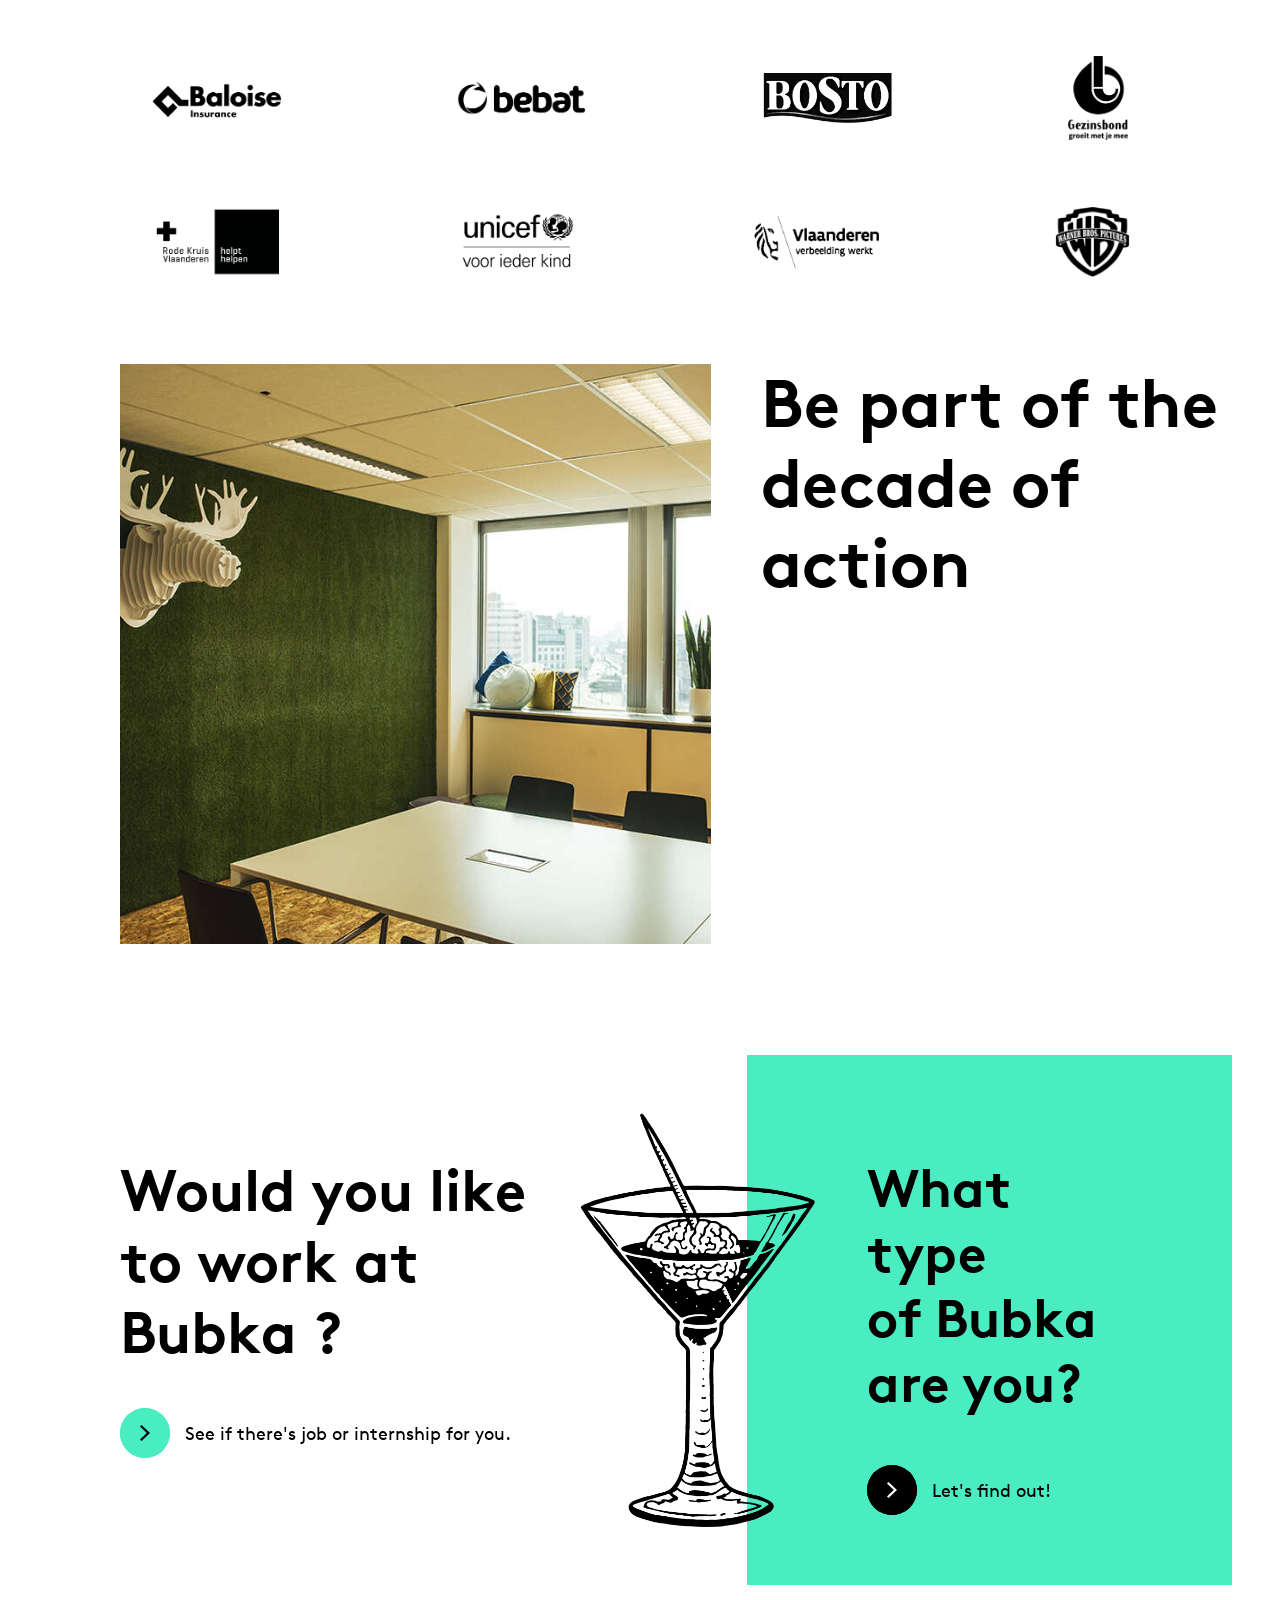
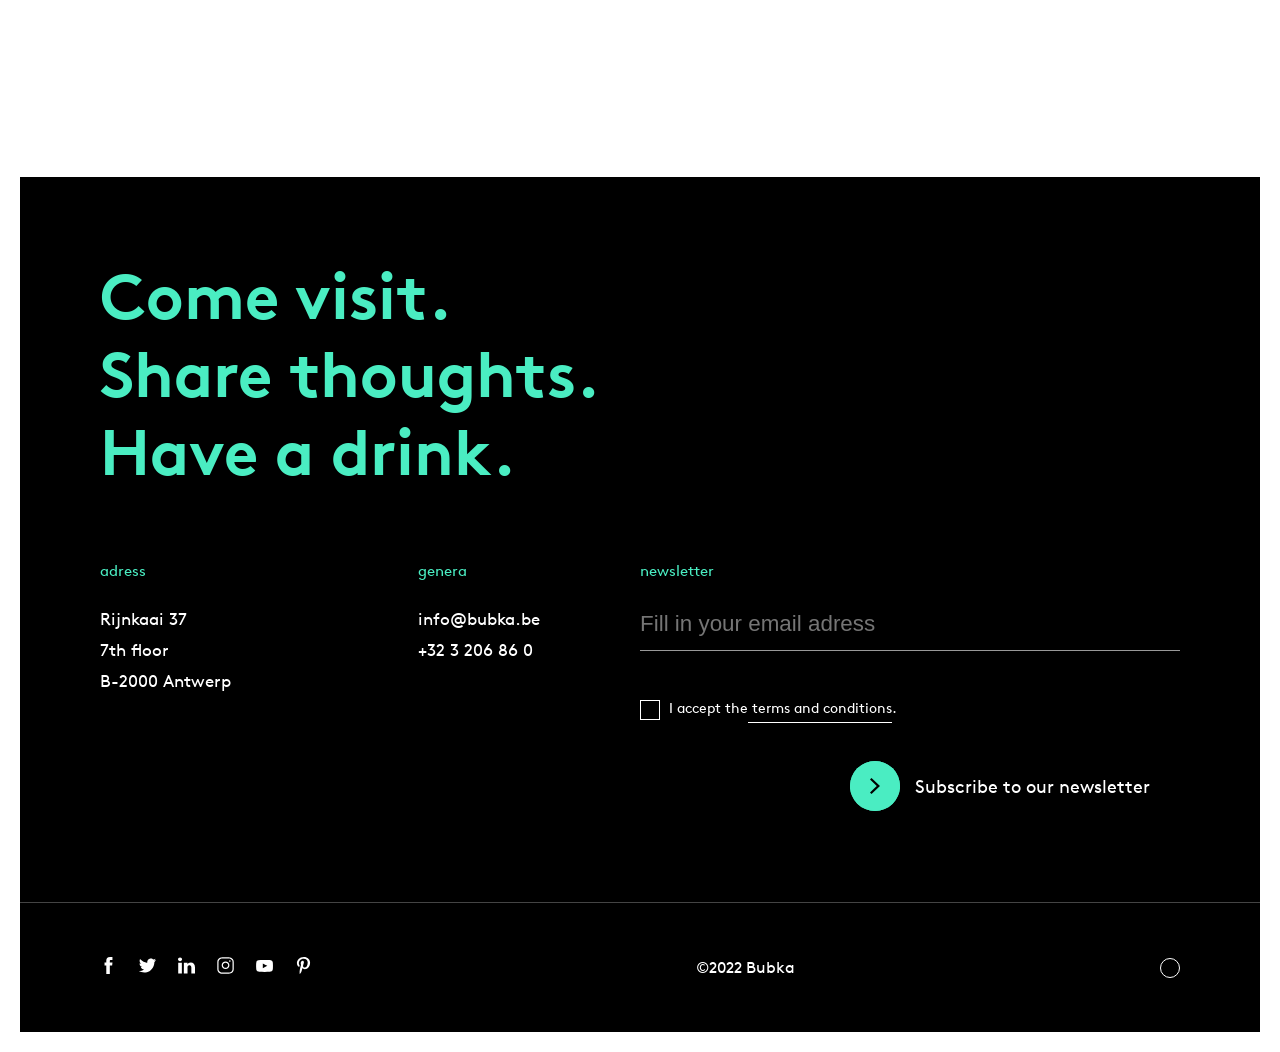
==== commit cacbcf85: "css" ====
--- a/index.html
+++ b/index.html
@@ -99,7 +99,7 @@
             <h2 class="left">Grow strong.</h2>
         </div>
         <div class="contener_btn_slide">
-            <h2>This is what our clients say <br> about us</h2>
+            <h2>This is what <span class="back_para">our clients</span> say<br> about us</h2>
             <div class="btns_slides">
                 <div class="btn_left flch">
                     <img src="partenaires/noir.svg">
@@ -127,7 +127,7 @@
             </div>
         </div>
         <div class="contener_btn_slide cbs2">
-            <h2>Here are some clients <br> who enjoy standing <br> out.</h2>
+            <h2>Here are some <span class="back_para">clients</span> <br> who enjoy <span class="back_para">standing</span> <br> <span class="back_para">out.</span></h2>
             <button class="btn_anime blanc">
                 <div class="fleche_anime flch">
                     <img src="partenaires/noir.svg">
@@ -152,7 +152,7 @@
         </div>
         <div class="section_img_para">
             <div class="img_sec_para"></div>
-            <h2>Be part of the <br> decade of action</h2>
+            <h2>Be part of the <br> <span class="back_para">decade of action</span></h2>
         </div>
         <div class="section_would">
             <div class="texte_sec_would">
--- a/about.css
+++ b/about.css
@@ -501,7 +501,7 @@
     margin: 90px 0;
 }
 .contener_btn_slide h2{
-    font-size: 3.8em;
+    font-size: 4em;
 }
 .btns_slides {
     width: 120px;
@@ -578,11 +578,11 @@
     width: 100%;
     height: 591px;
     display: grid;
-    grid-template-columns: 1.3fr 1fr;
+    grid-template-columns: 1.1fr 1fr;
     margin: 50px 0;
 }
 .section_img_para h2{
-    font-size: 3.4em;
+    font-size: 4.2em;
     margin-left: 50px;
 }
 .img_sec_para{
@@ -779,7 +779,25 @@
     border: solid 1px #fff;
     border-radius: 50%;
 }
-
+.back_para{
+    position: relative;
+    display: inline-block;
+}
+.back_para::after{
+    content: "";
+    position: absolute;
+    width: 0;
+    height: 60%;
+    left: 0;
+    top: 50%;
+    background-color: #4aedc2;
+    transform: translateY(-40%);
+    z-index: -1;
+    transition: 0.5s;
+}
+.back_para.active::after{
+    width: 100%;
+}
 @keyframes random_text {
     0%{
         content: "client ?";
